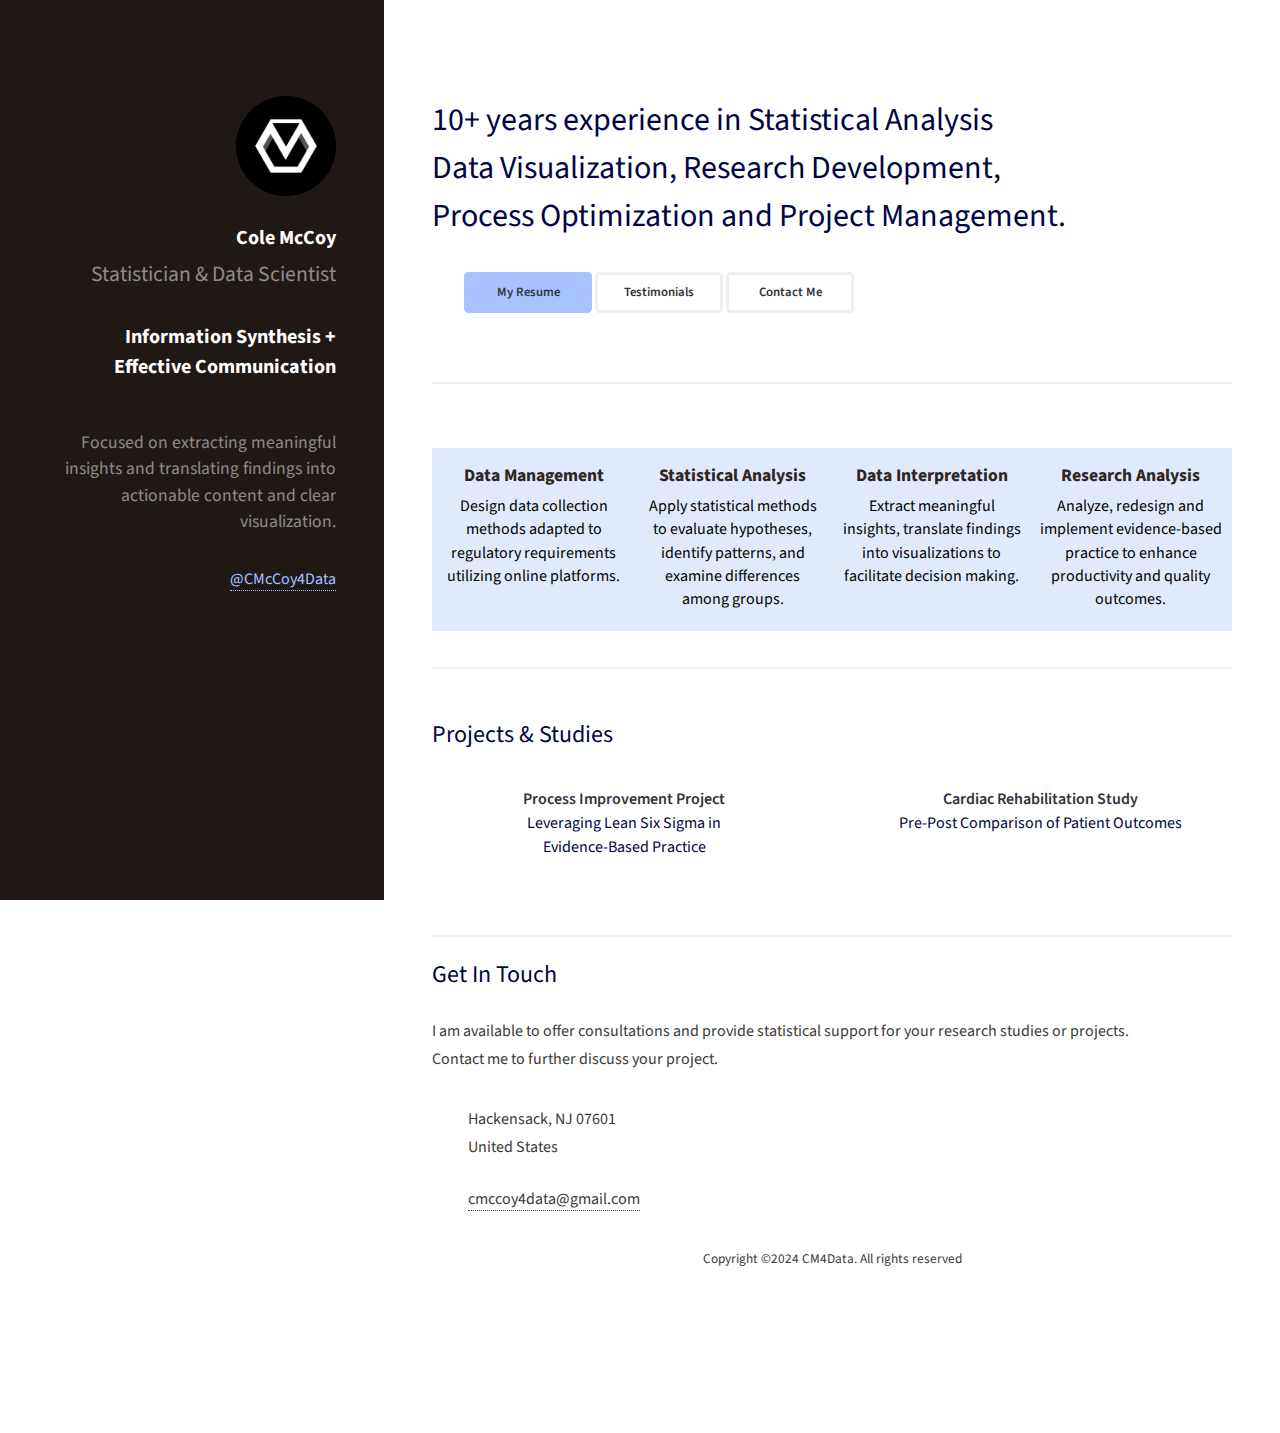
==== index.html @ 0ba9c1dc "Update index.html" ====
<!DOCTYPE HTML>
<!--
	Strata by HTML5 UP | @ajlkn
	Free for personal and commercial use under the CCA 3.0 license (html5up.net/license)
-->
<html>
	<head>
		<title>CMcCoy4Data</title>
		<meta charset="utf-8" />
		<meta name="viewport" content="width=device-width, initial-scale=1, user-scalable=no" />
		<link rel="stylesheet" href="assets/css/main.css" />
	</head>
	<body class="is-preload">

		<!-- Header: SIDEBAR  -->
			<header id="header">
				<div class="inner">
					<a href="#" class="image avatar"><img src="images/Logo/2.png" alt="" /></a>
					<h1 class="header--name">Cole McCoy</h1>
					<h2 class="header--title">Statistician & Data Scientist</h2>
					<br>
					<h3 class="header--description">Information Synthesis + Effective Communication</h3>
					<br>
					<h4 class="header--objective">Focused on extracting meaningful insights and translating findings into actionable content and clear visualization.</h4>
					<br>
					<a href="mailto:cmccoy4data@gmail.com">@CMcCoy4Data</a>
					<br>
				</div>
			</header>
			<button class="back-to-top hidden">
				<svg
				  xmlns="http://www.w3.org/2000/svg"
				  class="back-to-top-icon"
				  fill="none"
				  viewBox="0 0 24 24"
				  stroke="currentColor"
				>
				  <path
					stroke-linecap="round"
					stroke-linejoin="round"
					stroke-width="2"
					d="M7 11l5-5m0 0l5 5m-5-5v12"
				  />
				</svg>
			</button>
		<!-- Main PAGE -->
			<div id="main">

				<!-- One -->
					<section id="one">
						<header class="major">
							<h2>10+ years experience in Statistical Analysis 
								<br />Data Visualization, Research Development, 
								<br />Process Optimization and Project Management.</h2>
							<div class="row" style="margin-left: 0; text-align: center;">
									<div class="col-10.5 col-16-xsmall work-item" style="margin-bottom: 5px">
										<div class="actions">
											<a href="Resume.html" class="button primary small"><strong>My Resume</strong></a>
											<a href="Testimonials.html" class="button  small"><strong>Testimonials</strong></a>
											<a href="Contact.html" class="button  small"><strong>Contact Me</strong></a>

										</div>
									</div>
									<div class="col-5.5 col-16-xsmall work-item" style="margin-bottom: 5px">
										<ul class="icons" style="padding-top: 8px;font-size: 20px;margin-bottom: 0px;height: 40px;">
											<li><a href="https://www.linkedin.com/in/cvmccoy/" target="_blank" class="icon brands alt fa-linkedin"><span class="label">linkedin</span></a></li>
											<li><a href="https://github.com/CM4Data" target="_blank" class="icon brands fa-github"><span target="_blank" class="label">GitHub</span></a></li>
											<li><a href="https://www.researchgate.net/profile/Cole-Mccoy" target="_blank" class="icon brands fa-researchgate"><span class="label">researchgate</span></a></li>
											<li><a href="mailto:cmccoy4data@gmail.com" target="_blank" class="icon solid fa-envelope"><span class="label">Email</span></a></li>
										</ul>
									</div>
							</div>
						</header>
					</section>
					<section>
						<div class="box alt">
							<div class="colored-text">
								<div class="row gtr-50 gtr-uniform">
									<div class="col-3 col-12-xsmall work-item" style="margin-bottom: 10px;">
										<h4 style="text-align: center; line-height: 2.0;"><strong>Data Management</strong></h4>
										<p style="text-align: center; line-height: 1.45; font-size: 12pt;">
											Design data collection methods adapted to regulatory requirements utilizing online platforms.
										</p>
									</div>
									<div class="col-3 col-12-xsmall work-item" style="margin-bottom: 10px;">
										<h4 style="text-align: center; line-height: 2.0;"><strong>Statistical Analysis</strong></h4>
										<p style="text-align: center; line-height: 1.45; font-size: 12pt;">
											Apply statistical methods to evaluate hypotheses, identify patterns, and examine differences among groups.
										</p>
									</div>
									<div class="col-3 col-12-xsmall work-item" style="margin-bottom: 10px;">
										<h4 style="text-align: center; line-height: 2.0;"><strong>Data Interpretation</strong></h4>
										<p style="text-align: center; line-height: 1.45; font-size: 12pt;">
											Extract meaningful insights, translate findings into visualizations to facilitate decision making.
										</p>
									</div>
									<div class="col-3 col-12-xsmall work-item" style="margin-bottom: 10px;">
										<h4 style="text-align: center; line-height: 2.0;"><strong>Research Analysis</strong></h4>
										<p style="text-align: center; line-height: 1.45; font-size: 12pt;">
											Analyze, redesign and implement evidence-based practice to enhance productivity and quality outcomes.
										</p>
									</div>
								</div>
							</div>
						</div>
					</section>

				<!-- Two -->
					<section  style="margin-top: 36px; padding-top: 48px;">
						<h2>Projects & Studies</h2>
						<div class="row">
							<article class="col-6 col-12-xsmall work-item">
								<a href="LSS.html">
									<span class="image fit thumb1" style="margin-bottom: 10px;"><img src="images/HomePg/LSS.jpg" alt="" /></span>
									<p style="text-align: center; font-size: 12pt;"><strong>Process Improvement Project</strong></p>
									<h3 style= "text-align: center; line-height: 1.5;">Leveraging Lean Six Sigma in <br />Evidence-Based Practice</h3>
								</a>
							</article>
							<article class="col-6 col-12-xsmall work-item">
								<a href="Cardiac.html">
									<span class="image fit thumb1" style="margin-bottom: 10px;"><img src="images/HomePg/Heart2.png" alt=""></span>
									<p style="text-align: center; font-size: 12pt;"><strong>Cardiac Rehabilitation Study</strong></p>
									<h3 style= "text-align: center; line-height: 1.5;">Pre-Post Comparison of Patient Outcomes</h3>
								</a>
							</article>
							<!--
							<article class="col-6 col-12-xsmall work-item">
								<a href="images/fulls/03.jpg" class="image fit thumb1"><img src="images/thumbs/03.jpg" alt="" /></a>
								<h3>Applying Lean Six Sigma to Evidence Based Practice Projects</h3>
								<p>Lorem ipsum dolor sit amet nisl sed nullam feugiat.</p>
								<ul class="actions">
									<li><a href="1_COACH.html" class="button">Comparative Analysis: COACH Study</a></li>
								</ul>
							</article>
							<article class="col-6 col-12-xsmall work-item">
								<a href="images/fulls/04.jpg" class="image fit thumb1"><img src="images/thumbs/04.jpg" alt="" /></a>
								<h3>COVID-19 Monoclonal Antibody (mAB) Unit</h3>
								<p>Lorem ipsum dolor sit amet nisl sed nullam feugiat.</p>
							</article>
							<article class="col-6 col-12-xsmall work-item">
								<a href="images/fulls/05.jpg" class="image fit thumb1"><img src="images/thumbs/05.jpg" alt="" /></a>
								<h3>Process Optimization: Using REDCap</h3>
								<p>Lorem ipsum dolor sit amet nisl sed nullam feugiat.</p>
							</article>
							<article class="col-6 col-12-xsmall work-item">
								<a href="images/fulls/06.jpg" class="image fit thumb1"><img src="images/thumbs/06.jpg" alt="" /></a>
								<h3>Risus ornare lacinia</h3>
								<p>Lorem ipsum dolor sit amet nisl sed nullam feugiat.</p>
							</article>-->
						</div>
					</section>

				<!-- Three -->
				<section id="three" style="margin-top: 36px; padding-top: 20px;">
					<h2>Get In Touch</h2>
						<p>I am available to offer consultations and provide statistical support for your research studies or projects. <br />Contact me to further discuss your project.</p>
						<div class="row">
							<div class="col-4 col-12-small">
								<ul class="labeled-icons">
									<li>
										<h3 class="icon solid fa-home"><span class="label">Address</span></h3>
										Hackensack, NJ 07601<br />
										United States
									</li>
									<!--<li>
										<h3 class="icon solid fa-mobile-alt"><span class="label">Phone</span></h3>
										000-000-0000
									</li> -->
									<li>
										<h3 class="icon solid fa-envelope"><span class="label">Email</span></h3>
										<a href="#">cmccoy4data@gmail.com</a>
									</li>
								</ul>
							</div>
						</div>
					</section>
					<p style="text-align: center; font-size: 10pt;">Copyright &copy;2024 CM4Data. All rights reserved</p>

			</div>

		<!-- Footer -->
			<footer id="footer">
				<div class="inner">
					<ul class="icons">
						<li><a href="https://www.linkedin.com/in/cvmccoy/" target="_blank" class="icon brands alt fa-linkedin"><span class="label">linkedin</span></a></li>
						<li><a href="https://github.com/CM4Data" target="_blank" class="icon brands fa-github"><span target="_blank" class="label">GitHub</span></a></li>
						<li><a href="https://www.researchgate.net/profile/Cole-Mccoy" target="_blank" class="icon brands fa-researchgate"><span class="label">researchgate</span></a></li>
						<li><a href="mailto:cmccoy4data@gmail.com" target="_blank" class="icon solid fa-envelope"><span class="label">Email</span></a></li>
					</ul>
					<ul class="copyright">
						<li>&copy;2024 CM4Data</li>
					</ul>
				</div>
			</footer>

		<!-- Scripts -->
			<script src="assets/js/jquery.min.js"></script>
			<script src="assets/js/jquery.poptrox.min.js"></script>
			<script src="assets/js/browser.min.js"></script>
			<script src="assets/js/breakpoints.min.js"></script>
			<script src="assets/js/util.js"></script>
			<script src="assets/js/main.js"></script>

	</body>
</html>
---- assets/css/main.css ----
@import url("fontawesome-all.min.css");
@import url("https://fonts.googleapis.com/css?family=Source+Sans+Pro:400,400italic");

/*
	Strata by HTML5 UP
	html5up.net | @ajlkn
	Free for personal and commercial use under the CCA 3.0 license (html5up.net/license)
*/

html, body, div, span, applet, object,
iframe, h1, h2, h3, h4, h5, h6, p, blockquote,
pre, a, abbr, acronym, address, big, cite,
code, del, dfn, em, img, ins, kbd, q, s, samp,
small, strike, strong, sub, sup, tt, var, b,
u, i, center, dl, dt, dd, ol, ul, li, fieldset,
form, label, legend, table, caption, tbody,
tfoot, thead, tr, th, td, article, aside,
canvas, details, embed, figure, figcaption,
footer, header, hgroup, menu, nav, output, ruby,
section, summary, time, mark, audio, video {
	margin: 0;
	padding: 0;
	border: 0;
	font-size: 100%;
	font: inherit;
	vertical-align: baseline;}

article, aside, details, figcaption, figure,
footer, header, hgroup, menu, nav, section {
	display: block;}

body {
	line-height: 1;
}

ol, ul {
	list-style: none;
}

blockquote, q {
	quotes: none;
}

	blockquote:before, blockquote:after, q:before, q:after {
		content: '';
		content: none;
	}

table {
	border-collapse: collapse;
	border-spacing: 0;
}

body {
	-webkit-text-size-adjust: none;
}

mark {
	background-color: transparent;
	color: inherit;
}

input::-moz-focus-inner {
	border: 0;
	padding: 0;
}

input, select, textarea {
	-moz-appearance: none;
	-webkit-appearance: none;
	-ms-appearance: none;
	appearance: none;
}

/* Basic */

	html {
		box-sizing: border-box;
	}

	*, *:before, *:after {
		box-sizing: inherit;
	}

	body {
		background: #fff;
	}

		body.is-preload *, body.is-preload *:before, body.is-preload *:after {
			-moz-animation: none !important;
			-webkit-animation: none !important;
			-ms-animation: none !important;
			animation: none !important;
			-moz-transition: none !important;
			-webkit-transition: none !important;
			-ms-transition: none !important;
			transition: none !important;
		}

	body, input, select, textarea {
		color: #3a3a3a;
		font-family: "Source Sans Pro", Helvetica, sans-serif;
		font-size: 16pt;
		font-weight: 400;
		line-height: 1.75em;
	}

	a {
		-moz-transition: color 0.2s ease-in-out, border-color 0.2s ease-in-out;
		-webkit-transition: color 0.2s ease-in-out, border-color 0.2s ease-in-out;
		-ms-transition: color 0.2s ease-in-out, border-color 0.2s ease-in-out;
		transition: color 0.2s ease-in-out, border-color 0.2s ease-in-out;
		border-bottom: dotted 1px;
		color: #a7c3ff;
		text-decoration: none;
	}

		a:hover {
			border-bottom-color: transparent;
			color: #a7c3ff !important;
			text-decoration: none;
		}

	strong, b {
		color: #33333a;
		font-weight: 600;
	}

	em, i {
		font-style: italic;
	}

	p {
		margin: 0 0 2em 0;
	}

	h1, h2, h3, h4, h5, h6 {
		color: #000544;
		font-weight: 400;
		line-height: 1em;
		margin: 0 0 1em 0;
	}

		h1 a, h2 a, h3 a, h4 a, h5 a, h6 a {
			color: inherit;
			text-decoration: none;
		}

	h1 {
		font-size: 2em;
		line-height: 1.5em;
	}

	h2 {
		font-size: 1.5em;
		line-height: 1.5em;
	}

	h3 {
		font-size: 1.25em;
		line-height: 1.5em;
	}

	h4 {
		font-size: 1.1em;
		line-height: 1.5em;
		margin-bottom: 0.1em;
	}

	h5 {
		font-size: 0.9em;
		line-height: 1.5em;
	}

	h6 {
		font-size: 0.7em;
		line-height: 1.5em;
	}

	sub {
		font-size: 0.8em;
		position: relative;
		top: 0.5em;
	}

	sup {
		font-size: 0.8em;
		position: relative;
		top: -0.5em;
	}

	hr {
		display: block;
		position: relative;
		padding: 0;
		margin: 0px auto;
		height: 0;
		width: 100%;
		max-height: 0;
		font-size: 1px;
		line-height: 0;
		clear: both;
		border: none;
		/*border-top: 1px solid #efefef;*/
		border-bottom: 0px none #ffffff00;
		/* margin: 2em 0; */
	}

		hr.major {
			margin: 3em 0;
		}

	blockquote {
		border-left: solid 6px #efefef;
		font-style: italic;
		margin: 0 0 2em 0;
		padding: 0.5em 0 0.5em 1.5em;
	}

	code {
		background: #f7f7f7;
		border-radius: 0.35em;
		border: solid 2px #efefef;
		font-family: "Courier New", monospace;
		font-size: 0.9em;
		margin: 0 0.25em;
		padding: 0.25em 0.65em;
	}

	pre {
		-webkit-overflow-scrolling: touch;
		font-family: "Courier New", monospace;
		font-size: 0.9em;
		margin: 0 0 2em 0;
	}

		pre code {
			display: block;
			line-height: 1.75em;
			padding: 1em 1.5em;
			overflow-x: auto;
		}

	.align-left {
		text-align: left;
	}

	.align-center {
		text-align: center;
	}

	.align-right {
		text-align: right;
	}

	div.a {
		width: 16.66667%;
		text-align: center;
		outline: 1px solid #a7c3ff;
	}

	.colored-text{
		background-color: #e1eafc;
		padding: 10px;
		padding-bottom: 10px;
		margin-bottom: 20px;
		color: #000000;
		line-height: 1.5em;
	}
		.colored-text p {
			color:black;
			margin: 0.5em 0.5em 0.5em 0.5em;
			font-size: 1em;
		}
		.colored-text ul {
			color:black;
			margin: 0.5em 0.5em 0.5em 0.5em;
			padding-left: 2em;
			font-size: 1em;
			list-style: disc;
		}
		.colored-text strong, b {
			color: #302621;
			font-weight: 750;
		}
		.colored-text img {
			width: 40px;
			height: 40px;
			float: left;
			margin-left: -7px;
			vertical-align: middle;
			/*margin: 0 1.5em 1em 0;
			top: 0.25em;*/
		}






/* Container */

	.container {
		margin: 0 auto;
		max-width: calc(100% - 4em);
		width: 100%;
	}

		.container.xsmall {
			width: 25%;
		}

		.container.small {
			width: 50%;
		}

		.container.medium {
			width: 75%;
		}

		.container.large {
			width: 125%;
		}

		.container.xlarge {
			width: 150%;
		}

		.container.max {
			width: 100%;
		}

		@media screen and (max-width: 980px) {

			.container {
				width: 100% !important;
				max-width: 100% !important;
			}

		}

		@media screen and (max-width: 480px) {

			.container {
				max-width: calc(100% - 3em);
			}

		}

/* Row */

	.row {
		display: flex;
		flex-wrap: wrap;
		box-sizing: border-box;
		align-items: stretch;
	}

		.row > * {
			box-sizing: border-box;
		}

		.row.gtr-uniform > * > :last-child {
			margin-bottom: 0;
		}

		.row.aln-left {
			justify-content: flex-start;
		}

		.row.aln-center {
			justify-content: center;
		}

		.row.aln-right {
			justify-content: flex-end;
		}

		.row.aln-top {
			align-items: flex-start;
		}

		.row.aln-middle {
			align-items: center;
		}

		.row.aln-bottom {
			align-items: flex-end;
		}

		.row > .imp {
			order: -1;
		}

		.row > .col-1 {
			width: 8.33333%;
		}

		.row > .off-1 {
			margin-left: 8.33333%;
		}

		.row > .col-2 {
			width: 16.66667%;
		}

		.row > .off-2 {
			margin-left: 16.66667%;
		}

		.row > .col-3 {
			width: 25%;
		}

		.row > .off-3 {
			margin-left: 25%;
		}

		.row > .col-4 {
			width: 33.33333%;
		}

		.row > .off-4 {
			margin-left: 33.33333%;
		}

		.row > .col-5 {
			width: 41.66667%;
		}

		.row > .off-5 {
			margin-left: 41.66667%;
		}

		.row > .col-6 {
			width: 50%;
		}

		.row > .off-6 {
			margin-left: 50%;
		}

		.row > .col-7 {
			width: 58.33333%;
		}

		.row > .off-7 {
			margin-left: 58.33333%;
		}

		.row > .col-8 {
			width: 66.66667%;
		}

		.row > .off-8 {
			margin-left: 66.66667%;
		}

		.row > .col-9 {
			width: 75%;
		}

		.row > .off-9 {
			margin-left: 75%;
		}

		.row > .col-10 {
			width: 83.33333%;
		}

		.row > .off-10 {
			margin-left: 83.33333%;
		}

		.row > .col-11 {
			width: 91.66667%;
		}

		.row > .off-11 {
			margin-left: 91.66667%;
		}

		.row > .col-12 {
			width: 100%;
		}

		.row > .off-12 {
			margin-left: 100%;
		}

		.row.gtr-0 {
			margin-top: 0;
			margin-left: 0em;
		}

			.row.gtr-0 > * {
				padding: 0 0 0 0em;
			}

			.row.gtr-0.gtr-uniform {
				margin-top: 0em;
			}

				.row.gtr-0.gtr-uniform > * {
					padding-top: 0em;
				}

		.row.gtr-25 {
			margin-top: 0;
			margin-left: -0.625em;
		}

			.row.gtr-25 > * {
				padding: 0 0 0 0.625em;
			}

			.row.gtr-25.gtr-uniform {
				margin-top: -0.625em;
			}

				.row.gtr-25.gtr-uniform > * {
					padding-top: 0.625em;
				}

		.row.gtr-50 {
			margin-top: 0;
			margin-left: -1.25em;
		}

			.row.gtr-50 > * {
				padding: 0 0 0 1.25em;
			}

			.row.gtr-50.gtr-uniform {
				margin-top: -1.25em;
			}

				.row.gtr-50.gtr-uniform > * {
					padding-top: 1.25em;
				}

		.row {
			margin-top: 0;
			margin-left: -2.5em;
		}

			.row > * {
				padding: 0 0 0 2.5em;
			}

			.row.gtr-uniform {
				margin-top: -2.5em;
			}

				.row.gtr-uniform > * {
					padding-top: 2.5em;
				}

		.row.gtr-150 {
			margin-top: 0;
			margin-left: -3.75em;
		}

			.row.gtr-150 > * {
				padding: 0 0 0 3.75em;
			}

			.row.gtr-150.gtr-uniform {
				margin-top: -3.75em;
			}

				.row.gtr-150.gtr-uniform > * {
					padding-top: 3.75em;
				}

		.row.gtr-200 {
			margin-top: 0;
			margin-left: -5em;
		}

			.row.gtr-200 > * {
				padding: 0 0 0 5em;
			}

			.row.gtr-200.gtr-uniform {
				margin-top: -5em;
			}

				.row.gtr-200.gtr-uniform > * {
					padding-top: 5em;
				}

		@media screen and (max-width: 1800px) {

			.row {
				display: flex;
				flex-wrap: wrap;
				box-sizing: border-box;
				align-items: stretch;
			}

				.row > * {
					box-sizing: border-box;
				}

				.row.gtr-uniform > * > :last-child {
					margin-bottom: 0;
				}

				.row.aln-left {
					justify-content: flex-start;
				}

				.row.aln-center {
					justify-content: center;
				}

				.row.aln-right {
					justify-content: flex-end;
				}

				.row.aln-top {
					align-items: flex-start;
				}

				.row.aln-middle {
					align-items: center;
				}

				.row.aln-bottom {
					align-items: flex-end;
				}

				.row > .imp-xlarge {
					order: -1;
				}

				.row > .col-1-xlarge {
					width: 8.33333%;
				}

				.row > .off-1-xlarge {
					margin-left: 8.33333%;
				}

				.row > .col-2-xlarge {
					width: 16.66667%;
				}

				.row > .off-2-xlarge {
					margin-left: 16.66667%;
				}

				.row > .col-3-xlarge {
					width: 25%;
				}

				.row > .off-3-xlarge {
					margin-left: 25%;
				}

				.row > .col-4-xlarge {
					width: 33.33333%;
				}

				.row > .off-4-xlarge {
					margin-left: 33.33333%;
				}

				.row > .col-5-xlarge {
					width: 41.66667%;
				}

				.row > .off-5-xlarge {
					margin-left: 41.66667%;
				}

				.row > .col-6-xlarge {
					width: 50%;
				}

				.row > .off-6-xlarge {
					margin-left: 50%;
				}

				.row > .col-7-xlarge {
					width: 58.33333%;
				}

				.row > .off-7-xlarge {
					margin-left: 58.33333%;
				}

				.row > .col-8-xlarge {
					width: 66.66667%;
				}

				.row > .off-8-xlarge {
					margin-left: 66.66667%;
				}

				.row > .col-9-xlarge {
					width: 75%;
				}

				.row > .off-9-xlarge {
					margin-left: 75%;
				}

				.row > .col-10-xlarge {
					width: 83.33333%;
				}

				.row > .off-10-xlarge {
					margin-left: 83.33333%;
				}

				.row > .col-11-xlarge {
					width: 91.66667%;
				}

				.row > .off-11-xlarge {
					margin-left: 91.66667%;
				}

				.row > .col-12-xlarge {
					width: 100%;
				}

				.row > .off-12-xlarge {
					margin-left: 100%;
				}

				.row.gtr-0 {
					margin-top: 0;
					margin-left: 0em;
				}

					.row.gtr-0 > * {
						padding: 0 0 0 0em;
					}

					.row.gtr-0.gtr-uniform {
						margin-top: 0em;
					}

						.row.gtr-0.gtr-uniform > * {
							padding-top: 0em;
						}

				.row.gtr-25 {
					margin-top: 0;
					margin-left: -0.625em;
				}

					.row.gtr-25 > * {
						padding: 0 0 0 0.625em;
					}

					.row.gtr-25.gtr-uniform {
						margin-top: -0.625em;
					}

						.row.gtr-25.gtr-uniform > * {
							padding-top: 0.625em;
						}

				.row.gtr-50 {
					margin-top: 0;
					margin-left: -1.25em;
				}

					.row.gtr-50 > * {
						padding: 0 0 0 1.25em;
					}

					.row.gtr-50.gtr-uniform {
						margin-top: -1.25em;
					}

						.row.gtr-50.gtr-uniform > * {
							padding-top: 1.25em;
						}

				.row {
					margin-top: 0;
					margin-left: -2.5em;
				}

					.row > * {
						padding: 0 0 0 2.5em;
					}

					.row.gtr-uniform {
						margin-top: -2.5em;
					}

						.row.gtr-uniform > * {
							padding-top: 2.5em;
						}

				.row.gtr-150 {
					margin-top: 0;
					margin-left: -3.75em;
				}

					.row.gtr-150 > * {
						padding: 0 0 0 3.75em;
					}

					.row.gtr-150.gtr-uniform {
						margin-top: -3.75em;
					}

						.row.gtr-150.gtr-uniform > * {
							padding-top: 3.75em;
						}

				.row.gtr-200 {
					margin-top: 0;
					margin-left: -5em;
				}

					.row.gtr-200 > * {
						padding: 0 0 0 5em;
					}

					.row.gtr-200.gtr-uniform {
						margin-top: -5em;
					}

						.row.gtr-200.gtr-uniform > * {
							padding-top: 5em;
						}

		}

		@media screen and (max-width: 1280px) {

			.row {
				display: flex;
				flex-wrap: wrap;
				box-sizing: border-box;
				align-items: stretch;
			}

				.row > * {
					box-sizing: border-box;
				}

				.row.gtr-uniform > * > :last-child {
					margin-bottom: 0;
				}

				.row.aln-left {
					justify-content: flex-start;
				}

				.row.aln-center {
					justify-content: center;
				}

				.row.aln-right {
					justify-content: flex-end;
				}

				.row.aln-top {
					align-items: flex-start;
				}

				.row.aln-middle {
					align-items: center;
				}

				.row.aln-bottom {
					align-items: flex-end;
				}

				.row > .imp-large {
					order: -1;
				}

				.row > .col-1-large {
					width: 8.33333%;
				}

				.row > .off-1-large {
					margin-left: 8.33333%;
				}

				.row > .col-2-large {
					width: 16.66667%;
				}

				.row > .off-2-large {
					margin-left: 16.66667%;
				}

				.row > .col-3-large {
					width: 25%;
				}

				.row > .off-3-large {
					margin-left: 25%;
				}

				.row > .col-4-large {
					width: 33.33333%;
				}

				.row > .off-4-large {
					margin-left: 33.33333%;
				}

				.row > .col-5-large {
					width: 41.66667%;
				}

				.row > .off-5-large {
					margin-left: 41.66667%;
				}

				.row > .col-6-large {
					width: 50%;
				}

				.row > .off-6-large {
					margin-left: 50%;
				}

				.row > .col-7-large {
					width: 58.33333%;
				}

				.row > .off-7-large {
					margin-left: 58.33333%;
				}

				.row > .col-8-large {
					width: 66.66667%;
				}

				.row > .off-8-large {
					margin-left: 66.66667%;
				}

				.row > .col-9-large {
					width: 75%;
				}

				.row > .off-9-large {
					margin-left: 75%;
				}

				.row > .col-10-large {
					width: 83.33333%;
				}

				.row > .off-10-large {
					margin-left: 83.33333%;
				}

				.row > .col-11-large {
					width: 91.66667%;
				}

				.row > .off-11-large {
					margin-left: 91.66667%;
				}

				.row > .col-12-large {
					width: 100%;
				}

				.row > .off-12-large {
					margin-left: 100%;
				}

				.row.gtr-0 {
					margin-top: 0;
					margin-left: 0em;
				}

					.row.gtr-0 > * {
						padding: 0 0 0 0em;
					}

					.row.gtr-0.gtr-uniform {
						margin-top: 0em;
					}

						.row.gtr-0.gtr-uniform > * {
							padding-top: 0em;
						}

				.row.gtr-25 {
					margin-top: 0;
					margin-left: -0.5em;
				}

					.row.gtr-25 > * {
						padding: 0 0 0 0.5em;
					}

					.row.gtr-25.gtr-uniform {
						margin-top: -0.5em;
					}

						.row.gtr-25.gtr-uniform > * {
							padding-top: 0.5em;
						}

				.row.gtr-50 {
					margin-top: 0;
					margin-left: -1em;
				}

					.row.gtr-50 > * {
						padding: 0 0 0 1em;
					}

					.row.gtr-50.gtr-uniform {
						margin-top: -1em;
					}

						.row.gtr-50.gtr-uniform > * {
							padding-top: 1em;
						}

				.row {
					margin-top: 0;
					margin-left: -2em;
				}

					.row > * {
						padding: 0 0 0 2em;
					}

					.row.gtr-uniform {
						margin-top: -2em;
					}

						.row.gtr-uniform > * {
							padding-top: 2em;
						}

				.row.gtr-150 {
					margin-top: 0;
					margin-left: -3em;
				}

					.row.gtr-150 > * {
						padding: 0 0 0 3em;
					}

					.row.gtr-150.gtr-uniform {
						margin-top: -3em;
					}

						.row.gtr-150.gtr-uniform > * {
							padding-top: 3em;
						}

				.row.gtr-200 {
					margin-top: 0;
					margin-left: -4em;
				}

					.row.gtr-200 > * {
						padding: 0 0 0 4em;
					}

					.row.gtr-200.gtr-uniform {
						margin-top: -4em;
					}

						.row.gtr-200.gtr-uniform > * {
							padding-top: 4em;
						}

		}

		@media screen and (max-width: 980px) {

			.row {
				display: flex;
				flex-wrap: wrap;
				box-sizing: border-box;
				align-items: stretch;
			}

				.row > * {
					box-sizing: border-box;
				}

				.row.gtr-uniform > * > :last-child {
					margin-bottom: 0;
				}

				.row.aln-left {
					justify-content: flex-start;
				}

				.row.aln-center {
					justify-content: center;
				}

				.row.aln-right {
					justify-content: flex-end;
				}

				.row.aln-top {
					align-items: flex-start;
				}

				.row.aln-middle {
					align-items: center;
				}

				.row.aln-bottom {
					align-items: flex-end;
				}

				.row > .imp-medium {
					order: -1;
				}

				.row > .col-1-medium {
					width: 8.33333%;
				}

				.row > .off-1-medium {
					margin-left: 8.33333%;
				}

				.row > .col-2-medium {
					width: 16.66667%;
				}

				.row > .off-2-medium {
					margin-left: 16.66667%;
				}

				.row > .col-3-medium {
					width: 25%;
				}

				.row > .off-3-medium {
					margin-left: 25%;
				}

				.row > .col-4-medium {
					width: 33.33333%;
				}

				.row > .off-4-medium {
					margin-left: 33.33333%;
				}

				.row > .col-5-medium {
					width: 41.66667%;
				}

				.row > .off-5-medium {
					margin-left: 41.66667%;
				}

				.row > .col-6-medium {
					width: 50%;
				}

				.row > .off-6-medium {
					margin-left: 50%;
				}

				.row > .col-7-medium {
					width: 58.33333%;
				}

				.row > .off-7-medium {
					margin-left: 58.33333%;
				}

				.row > .col-8-medium {
					width: 66.66667%;
				}

				.row > .off-8-medium {
					margin-left: 66.66667%;
				}

				.row > .col-9-medium {
					width: 75%;
				}

				.row > .off-9-medium {
					margin-left: 75%;
				}

				.row > .col-10-medium {
					width: 83.33333%;
				}

				.row > .off-10-medium {
					margin-left: 83.33333%;
				}

				.row > .col-11-medium {
					width: 91.66667%;
				}

				.row > .off-11-medium {
					margin-left: 91.66667%;
				}

				.row > .col-12-medium {
					width: 100%;
				}

				.row > .off-12-medium {
					margin-left: 100%;
				}

				.row.gtr-0 {
					margin-top: 0;
					margin-left: 0em;
				}

					.row.gtr-0 > * {
						padding: 0 0 0 0em;
					}

					.row.gtr-0.gtr-uniform {
						margin-top: 0em;
					}

						.row.gtr-0.gtr-uniform > * {
							padding-top: 0em;
						}

				.row.gtr-25 {
					margin-top: 0;
					margin-left: -0.5em;
				}

					.row.gtr-25 > * {
						padding: 0 0 0 0.5em;
					}

					.row.gtr-25.gtr-uniform {
						margin-top: -0.5em;
					}

						.row.gtr-25.gtr-uniform > * {
							padding-top: 0.5em;
						}

				.row.gtr-50 {
					margin-top: 0;
					margin-left: -1em;
				}

					.row.gtr-50 > * {
						padding: 0 0 0 1em;
					}

					.row.gtr-50.gtr-uniform {
						margin-top: -1em;
					}

						.row.gtr-50.gtr-uniform > * {
							padding-top: 1em;
						}

				.row {
					margin-top: 0;
					margin-left: -2em;
				}

					.row > * {
						padding: 0 0 0 2em;
					}

					.row.gtr-uniform {
						margin-top: -2em;
					}

						.row.gtr-uniform > * {
							padding-top: 2em;
						}

				.row.gtr-150 {
					margin-top: 0;
					margin-left: -3em;
				}

					.row.gtr-150 > * {
						padding: 0 0 0 3em;
					}

					.row.gtr-150.gtr-uniform {
						margin-top: -3em;
					}

						.row.gtr-150.gtr-uniform > * {
							padding-top: 3em;
						}

				.row.gtr-200 {
					margin-top: 0;
					margin-left: -4em;
				}

					.row.gtr-200 > * {
						padding: 0 0 0 4em;
					}

					.row.gtr-200.gtr-uniform {
						margin-top: -4em;
					}

						.row.gtr-200.gtr-uniform > * {
							padding-top: 4em;
						}

		}

		@media screen and (max-width: 736px) {

			.row {
				display: flex;
				flex-wrap: wrap;
				box-sizing: border-box;
				align-items: stretch;
			}

				.row > * {
					box-sizing: border-box;
				}

				.row.gtr-uniform > * > :last-child {
					margin-bottom: 0;
				}

				.row.aln-left {
					justify-content: flex-start;
				}

				.row.aln-center {
					justify-content: center;
				}

				.row.aln-right {
					justify-content: flex-end;
				}

				.row.aln-top {
					align-items: flex-start;
				}

				.row.aln-middle {
					align-items: center;
				}

				.row.aln-bottom {
					align-items: flex-end;
				}

				.row > .imp-small {
					order: -1;
				}

				.row > .col-1-small {
					width: 8.33333%;
				}

				.row > .off-1-small {
					margin-left: 8.33333%;
				}

				.row > .col-2-small {
					width: 16.66667%;
				}

				.row > .off-2-small {
					margin-left: 16.66667%;
				}

				.row > .col-3-small {
					width: 25%;
				}

				.row > .off-3-small {
					margin-left: 25%;
				}

				.row > .col-4-small {
					width: 33.33333%;
				}

				.row > .off-4-small {
					margin-left: 33.33333%;
				}

				.row > .col-5-small {
					width: 41.66667%;
				}

				.row > .off-5-small {
					margin-left: 41.66667%;
				}

				.row > .col-6-small {
					width: 50%;
				}

				.row > .off-6-small {
					margin-left: 50%;
				}

				.row > .col-7-small {
					width: 58.33333%;
				}

				.row > .off-7-small {
					margin-left: 58.33333%;
				}

				.row > .col-8-small {
					width: 66.66667%;
				}

				.row > .off-8-small {
					margin-left: 66.66667%;
				}

				.row > .col-9-small {
					width: 75%;
				}

				.row > .off-9-small {
					margin-left: 75%;
				}

				.row > .col-10-small {
					width: 83.33333%;
				}

				.row > .off-10-small {
					margin-left: 83.33333%;
				}

				.row > .col-11-small {
					width: 91.66667%;
				}

				.row > .off-11-small {
					margin-left: 91.66667%;
				}

				.row > .col-12-small {
					width: 100%;
				}

				.row > .off-12-small {
					margin-left: 100%;
				}

				.row.gtr-0 {
					margin-top: 0;
					margin-left: 0em;
				}

					.row.gtr-0 > * {
						padding: 0 0 0 0em;
					}

					.row.gtr-0.gtr-uniform {
						margin-top: 0em;
					}

						.row.gtr-0.gtr-uniform > * {
							padding-top: 0em;
						}

				.row.gtr-25 {
					margin-top: 0;
					margin-left: -0.375em;
				}

					.row.gtr-25 > * {
						padding: 0 0 0 0.375em;
					}

					.row.gtr-25.gtr-uniform {
						margin-top: -0.375em;
					}

						.row.gtr-25.gtr-uniform > * {
							padding-top: 0.375em;
						}

				.row.gtr-50 {
					margin-top: 0;
					margin-left: -0.75em;
				}

					.row.gtr-50 > * {
						padding: 0 0 0 0.75em;
					}

					.row.gtr-50.gtr-uniform {
						margin-top: -0.75em;
					}

						.row.gtr-50.gtr-uniform > * {
							padding-top: 0.75em;
						}

				.row {
					margin-top: 0;
					margin-left: -1.5em;
				}

					.row > * {
						padding: 0 0 0 1.5em;
					}

					.row.gtr-uniform {
						margin-top: -1.5em;
					}

						.row.gtr-uniform > * {
							padding-top: 1.5em;
						}

				.row.gtr-150 {
					margin-top: 0;
					margin-left: -2.25em;
				}

					.row.gtr-150 > * {
						padding: 0 0 0 2.25em;
					}

					.row.gtr-150.gtr-uniform {
						margin-top: -2.25em;
					}

						.row.gtr-150.gtr-uniform > * {
							padding-top: 2.25em;
						}

				.row.gtr-200 {
					margin-top: 0;
					margin-left: -3em;
				}

					.row.gtr-200 > * {
						padding: 0 0 0 3em;
					}

					.row.gtr-200.gtr-uniform {
						margin-top: -3em;
					}

						.row.gtr-200.gtr-uniform > * {
							padding-top: 3em;
						}

		}

		@media screen and (max-width: 480px) {

			.row {
				display: flex;
				flex-wrap: wrap;
				box-sizing: border-box;
				align-items: stretch;
			}

				.row > * {
					box-sizing: border-box;
				}

				.row.gtr-uniform > * > :last-child {
					margin-bottom: 0;
				}

				.row.aln-left {
					justify-content: flex-start;
				}

				.row.aln-center {
					justify-content: center;
				}

				.row.aln-right {
					justify-content: flex-end;
				}

				.row.aln-top {
					align-items: flex-start;
				}

				.row.aln-middle {
					align-items: center;
				}

				.row.aln-bottom {
					align-items: flex-end;
				}

				.row > .imp-xsmall {
					order: -1;
				}

				.row > .col-1-xsmall {
					width: 8.33333%;
				}

				.row > .off-1-xsmall {
					margin-left: 8.33333%;
				}

				.row > .col-2-xsmall {
					width: 16.66667%;
				}

				.row > .off-2-xsmall {
					margin-left: 16.66667%;
				}

				.row > .col-3-xsmall {
					width: 25%;
				}

				.row > .off-3-xsmall {
					margin-left: 25%;
				}

				.row > .col-4-xsmall {
					width: 33.33333%;
				}

				.row > .off-4-xsmall {
					margin-left: 33.33333%;
				}

				.row > .col-5-xsmall {
					width: 41.66667%;
				}

				.row > .off-5-xsmall {
					margin-left: 41.66667%;
				}

				.row > .col-6-xsmall {
					width: 50%;
				}

				.row > .off-6-xsmall {
					margin-left: 50%;
				}

				.row > .col-7-xsmall {
					width: 58.33333%;
				}

				.row > .off-7-xsmall {
					margin-left: 58.33333%;
				}

				.row > .col-8-xsmall {
					width: 66.66667%;
				}

				.row > .off-8-xsmall {
					margin-left: 66.66667%;
				}

				.row > .col-9-xsmall {
					width: 75%;
				}

				.row > .off-9-xsmall {
					margin-left: 75%;
				}

				.row > .col-10-xsmall {
					width: 83.33333%;
				}

				.row > .off-10-xsmall {
					margin-left: 83.33333%;
				}

				.row > .col-11-xsmall {
					width: 91.66667%;
				}

				.row > .off-11-xsmall {
					margin-left: 91.66667%;
				}

				.row > .col-12-xsmall {
					width: 100%;
				}

				.row > .off-12-xsmall {
					margin-left: 100%;
				}

				.row.gtr-0 {
					margin-top: 0;
					margin-left: 0em;
				}

					.row.gtr-0 > * {
						padding: 0 0 0 0em;
					}

					.row.gtr-0.gtr-uniform {
						margin-top: 0em;
					}

						.row.gtr-0.gtr-uniform > * {
							padding-top: 0em;
						}

				.row.gtr-25 {
					margin-top: 0;
					margin-left: -0.375em;
				}

					.row.gtr-25 > * {
						padding: 0 0 0 0.375em;
					}

					.row.gtr-25.gtr-uniform {
						margin-top: -0.375em;
					}

						.row.gtr-25.gtr-uniform > * {
							padding-top: 0.375em;
						}

				.row.gtr-50 {
					margin-top: 0;
					margin-left: -0.75em;
				}

					.row.gtr-50 > * {
						padding: 0 0 0 0.75em;
					}

					.row.gtr-50.gtr-uniform {
						margin-top: -0.75em;
					}

						.row.gtr-50.gtr-uniform > * {
							padding-top: 0.75em;
						}

				.row {
					margin-top: 0;
					margin-left: -1.5em;
				}

					.row > * {
						padding: 0 0 0 1.5em;
					}

					.row.gtr-uniform {
						margin-top: -1.5em;
					}

						.row.gtr-uniform > * {
							padding-top: 1.5em;
						}

				.row.gtr-150 {
					margin-top: 0;
					margin-left: -2.25em;
				}

					.row.gtr-150 > * {
						padding: 0 0 0 2.25em;
					}

					.row.gtr-150.gtr-uniform {
						margin-top: -2.25em;
					}

						.row.gtr-150.gtr-uniform > * {
							padding-top: 2.25em;
						}

				.row.gtr-200 {
					margin-top: 0;
					margin-left: -3em;
				}

					.row.gtr-200 > * {
						padding: 0 0 0 3em;
					}

					.row.gtr-200.gtr-uniform {
						margin-top: -3em;
					}

						.row.gtr-200.gtr-uniform > * {
							padding-top: 3em;
						}

		}

/* Section/Article */

	section.special, article.special {
		text-align: center;
	}

	header p {
		color: #7c7c7c;
		position: relative;
		margin: 0 0 1.5em 0;
	}

	header h2 + p {
		font-size: 1.25em;
		margin-top: -1em;
		line-height: 1.5em;
	}

	header h3 + p {
		font-size: 1.1em;
		margin-top: -0.8em;
		line-height: 1.5em;
	}

	header h4 + p,
	header h5 + p,
	header h6 + p {
		font-size: 0.9em;
		margin-top: -0.6em;
		line-height: 1.5em;
	}

	header.major h2 {
		font-size: 2em;
	}

/* Form */

	form {
		margin: 0 0 2em 0;
	}

	label {
		color: #5e5d5d;
		display: block;
		font-size: 0.9em;
		font-weight: 400;
		margin: 0 0 1em 0;
	}

	input[type="text"],
	input[type="password"],
	input[type="email"],
	select,
	textarea {
		-moz-appearance: none;
		-webkit-appearance: none;
		-ms-appearance: none;
		appearance: none;
		background: #f7f7f7;
		border-radius: 0.35em;
		border: solid 2px transparent;
		color: inherit;
		display: block;
		outline: 0;
		padding: 0 0.75em;
		text-decoration: none;
		width: 100%;
	}

		input[type="text"]:invalid,
		input[type="password"]:invalid,
		input[type="email"]:invalid,
		select:invalid,
		textarea:invalid {
			box-shadow: none;
		}

		input[type="text"]:focus,
		input[type="password"]:focus,
		input[type="email"]:focus,
		select:focus,
		textarea:focus {
			border-color: #a7c3ff;
		}

	select {
		background-image: url("data:image/svg+xml;charset=utf8,%3Csvg xmlns='http://www.w3.org/2000/svg' width='40' height='40' preserveAspectRatio='none' viewBox='0 0 40 40'%3E%3Cpath d='M9.4,12.3l10.4,10.4l10.4-10.4c0.2-0.2,0.5-0.4,0.9-0.4c0.3,0,0.6,0.1,0.9,0.4l3.3,3.3c0.2,0.2,0.4,0.5,0.4,0.9 c0,0.4-0.1,0.6-0.4,0.9L20.7,31.9c-0.2,0.2-0.5,0.4-0.9,0.4c-0.3,0-0.6-0.1-0.9-0.4L4.3,17.3c-0.2-0.2-0.4-0.5-0.4-0.9 c0-0.4,0.1-0.6,0.4-0.9l3.3-3.3c0.2-0.2,0.5-0.4,0.9-0.4S9.1,12.1,9.4,12.3z' fill='%23dfdfdf' /%3E%3C/svg%3E");
		background-size: 1.25rem;
		background-repeat: no-repeat;
		background-position: calc(100% - 1rem) center;
		height: 2.75em;
		padding-right: 2.75em;
		text-overflow: ellipsis;
	}

		select option {
			color: #787878;
			background: #fff;
		}

		select:focus::-ms-value {
			background-color: transparent;
		}

		select::-ms-expand {
			display: none;
		}

	input[type="text"],
	input[type="password"],
	input[type="email"],
	select {
		height: 2.75em;
	}

	textarea {
		padding: 0.75em;
	}

	input[type="checkbox"],
	input[type="radio"] {
		-moz-appearance: none;
		-webkit-appearance: none;
		-ms-appearance: none;
		appearance: none;
		display: block;
		float: left;
		margin-right: -2em;
		opacity: 0;
		width: 1em;
		z-index: -1;
	}

		input[type="checkbox"] + label,
		input[type="radio"] + label {
			text-decoration: none;
			color: #a2a2a2;
			cursor: pointer;
			display: inline-block;
			font-size: 1em;
			font-weight: 400;
			padding-left: 2.4em;
			padding-right: 0.75em;
			position: relative;
		}

			input[type="checkbox"] + label:before,
			input[type="radio"] + label:before {
				-moz-osx-font-smoothing: grayscale;
				-webkit-font-smoothing: antialiased;
				display: inline-block;
				font-style: normal;
				font-variant: normal;
				text-rendering: auto;
				line-height: 1;
				text-transform: none !important;
				font-family: 'Font Awesome 5 Free';
				font-weight: 900;
			}

			input[type="checkbox"] + label:before,
			input[type="radio"] + label:before {
				background: #f7f7f7;
				border-radius: 0.35em;
				border: solid 2px transparent;
				content: '';
				display: inline-block;
				font-size: 0.8em;
				height: 2.0625em;
				left: 0;
				line-height: 1.85625em;
				position: absolute;
				text-align: center;
				top: 0;
				width: 2.0625em;
			}

		input[type="checkbox"]:checked + label:before,
		input[type="radio"]:checked + label:before {
			background: #787878;
			border-color: #787878;
			color: #fff;
			content: '\f00c';
		}

		input[type="checkbox"]:focus + label:before,
		input[type="radio"]:focus + label:before {
			border-color: #a7c3ff;
		}

	input[type="checkbox"] + label:before {
		border-radius: 0.35em;
	}

	input[type="radio"] + label:before {
		border-radius: 100%;
	}

	::-webkit-input-placeholder {
		color: #b2b2b2 !important;
		opacity: 1.0;
	}

	:-moz-placeholder {
		color: #b2b2b2 !important;
		opacity: 1.0;
	}

	::-moz-placeholder {
		color: #b2b2b2 !important;
		opacity: 1.0;
	}

	:-ms-input-placeholder {
		color: #b2b2b2 !important;
		opacity: 1.0;
	}

/* Box */

	.box {
		border-radius: 0.35em;
		border: solid 2px #efefef;
		margin-bottom: 2em;
		padding: 1.5em;
	}

		.box > :last-child,
		.box > :last-child > :last-child,
		.box > :last-child > :last-child > :last-child {
			margin-bottom: 0;
		}

		.box.alt {
			border: 0;
			border-radius: 0;
			padding: 0;
		}

/* Icon */

	.icon {
		text-decoration: none;
		border-bottom: none;
		position: relative;
	}

		.icon:before {
			-moz-osx-font-smoothing: grayscale;
			-webkit-font-smoothing: antialiased;
			display: inline-block;
			font-style: normal;
			font-variant: normal;
			text-rendering: auto;
			line-height: 1;
			text-transform: none !important;
			font-family: 'Font Awesome 5 Free';
			font-weight: 400;
		}

		.icon > .label {
			display: none;
		}

		.icon:before {
			line-height: inherit;
		}

		.icon.solid:before {
			font-weight: 900;
		}

		.icon.brands:before {
			font-family: 'Font Awesome 5 Brands';
		}

/* Image */

	.image {
		border-radius: 0.35em;
		border: 0;
		display: inline-block;
		z-index: 0;
		position: relative;
	}

		.image:before {
			-moz-transition: opacity 0.2s ease-in-out;
			-webkit-transition: opacity 0.2s ease-in-out;
			-ms-transition: opacity 0.2s ease-in-out;
			transition: opacity 0.2s ease-in-out;
			background: url("images/overlay.png");
			border-radius: 0.35em;
			content: '';
			display: block;
			height: 100%;
			left: 0;
			opacity: 0.1;
			position: absolute;
			top: 0;
			width: 100%;
		}

		.image.thumb {
			text-align: center;
		}

			.image.thumb:after {
				-moz-transition: opacity 0.2s ease-in-out;
				-webkit-transition: opacity 0.2s ease-in-out;
				-ms-transition: opacity 0.2s ease-in-out;
				transition: opacity 0.2s ease-in-out;
				border-radius: 0.35em;
				border: solid 3px rgba(255, 255, 255, 0.5);
				color: #fff;
				content: 'Click to Expand';
				display: inline-block;
				font-size: 0.8em;
				font-weight: 400;
				left: 45%;
				line-height: 2.25em;
				margin: -1.25em 0 0 -3em;
				opacity: 0;
				padding: 0 1.5em;
				position: absolute;
				text-align: center;
				text-decoration: none;
				top: 50%;
				white-space: nowrap;
			}

			.image.thumb:hover:after {
				opacity: 1.0;
			}

			.image.thumb:hover:before {
				background: url("images/overlay.png"), url("images/overlay.png");
				opacity: 1.0;
			}
		.image.thumb1 {
			text-align: center;
		}

			.image.thumb1:after {
				-moz-transition: opacity 0.2s ease-in-out;
				-webkit-transition: opacity 0.2s ease-in-out;
				-ms-transition: opacity 0.2s ease-in-out;
				transition: opacity 0.2s ease-in-out;
				border-radius: 0.35em;
				border: solid 3px rgba(255, 255, 255, 0.5);
				color: #fff;
				content: 'Project Details';
				display: inline-block;
				font-size: 0.8em;
				font-weight: 400;
				left: 42%;
				line-height: 2.25em;
				margin: -1.25em 0 0 -3em;
				opacity: 0;
				padding: 0 1.5em;
				position: absolute;
				text-align: center;
				text-decoration: none;
				top: 50%;
				white-space: nowrap;
			}

			.image.thumb1:hover:after {
				opacity: 1.0;
			}

			.image.thumb1:hover:before {
				background: url("images/overlay.png"), url("images/overlay.png");
				opacity: 1.0;
			}
		.image img {
			border-radius: 0.35em;
			display: block;
		}

		.image.left {
			float: left;
			margin: 0 1.5em 1em 0;
			top: 0.25em;
		}

		.image.right {
			float: right;
			margin: 0 0 1em 1.5em;
			top: 0.25em;
		}

		.image.left, .image.right {
			max-width: 40%;
		}

			.image.left img, .image.right img {
				width: 100%;
			}

		.image.fit {
			display: block;
			margin: 0 0 2em 0;
			width: 100%;
		}

			.image.fit img {
				width: 100%;
			}

		.image.avatar {
			border-radius: 100%;
		}

			.image.avatar:before {
				display: none;
			}

			.image.avatar img {
				border-radius: 100%;
				width: 100%;
			}

/* List */

	ol {
		list-style: decimal;
		margin: 0 0 2em 0;
		padding-left: 1.25em;
	}

		ol li {
			padding-left: 0.25em;
		}

	ul {
		list-style: disc;
		margin: 0 0 2em 0;
		padding-left: 1.75em;
	}

		ul li {
			padding-left: 0.5em;
		}

		ul.alt {
			list-style: none;
			padding-left: 0;
		}

			ul.alt li {
				border-top: none 0px #efefef;
				padding: 0;
			}

				ul.alt li:first-child {
					border-top: 0;
					padding-top: 0;
			}

			#my-list{
				list-style: disc;
				margin: 0 0 1em 1.4em;
				border-top: 0;
				padding-left: 20;
				padding-top: 0;
				
			}

	dl {
		margin: 0 0 2em 0;
	}

/* Icons */

	ul.icons {
		cursor: default;
		list-style: none;
		padding-left: 0;
	}

		ul.icons li {
			display: inline-block;
			padding: 0 1em 0 0;
		}

			ul.icons li:last-child {
				padding-right: 0;
			}

			ul.icons li .icon:before {
				font-size: 1.5em;
			}

/* Labeled Icons */

	ul.labeled-icons {
		list-style: none;
		padding: 0;
	}

		ul.labeled-icons li {
			line-height: 1.75em;
			margin: 1.5em 0 0 0;
			padding-left: 2.25em;
			position: relative;
		}

			ul.labeled-icons li:first-child {
				margin-top: 0;
			}

			ul.labeled-icons li a {
				color: inherit;
			}

			ul.labeled-icons li h3 {
				color: #b2b2b2;
				left: 0;
				position: absolute;
				text-align: center;
				top: 0;
				width: 1em;
			}

/* Actions */

	ul.actions {
		display: -moz-flex;
		display: -webkit-flex;
		display: -ms-flex;
		display: flex;
		cursor: default;
		list-style: none;
		margin-left: -1em;
		padding-left: 0;
	}

		ul.actions li {
			padding: 0 0 0 1em;
			vertical-align: middle;
		}

		ul.actions.special {
			-moz-justify-content: center;
			-webkit-justify-content: center;
			-ms-justify-content: center;
			justify-content: center;
			width: 100%;
			margin-left: 0;
		}

			ul.actions.special li:first-child {
				padding-left: 0;
			}

		ul.actions.stacked {
			-moz-flex-direction: column;
			-webkit-flex-direction: column;
			-ms-flex-direction: column;
			flex-direction: column;
			margin-left: 0;
		}

			ul.actions.stacked li {
				padding: 1.3em 0 0 0;
			}

				ul.actions.stacked li:first-child {
					padding-top: 0;
				}

		ul.actions.fit {
			width: calc(100% + 1em);
		}

			ul.actions.fit li {
				-moz-flex-grow: 1;
				-webkit-flex-grow: 1;
				-ms-flex-grow: 1;
				flex-grow: 1;
				-moz-flex-shrink: 1;
				-webkit-flex-shrink: 1;
				-ms-flex-shrink: 1;
				flex-shrink: 1;
				width: 100%;
			}

				ul.actions.fit li > * {
					width: 100%;
				}

			ul.actions.fit.stacked {
				width: 100%;
			}

		@media screen and (max-width: 480px) {

			ul.actions:not(.fixed) {
				-moz-flex-direction: column;
				-webkit-flex-direction: column;
				-ms-flex-direction: column;
				flex-direction: column;
				margin-left: 0;
				width: 100% !important;
			}

				ul.actions:not(.fixed) li {
					-moz-flex-grow: 1;
					-webkit-flex-grow: 1;
					-ms-flex-grow: 1;
					flex-grow: 1;
					-moz-flex-shrink: 1;
					-webkit-flex-shrink: 1;
					-ms-flex-shrink: 1;
					flex-shrink: 1;
					padding: 1em 0 0 0;
					text-align: center;
					width: 100%;
				}

					ul.actions:not(.fixed) li > * {
						width: 100%;
					}

					ul.actions:not(.fixed) li:first-child {
						padding-top: 0;
					}

					ul.actions:not(.fixed) li input[type="submit"],
					ul.actions:not(.fixed) li input[type="reset"],
					ul.actions:not(.fixed) li input[type="button"],
					ul.actions:not(.fixed) li button,
					ul.actions:not(.fixed) li .button {
						width: 100%;
					}

						ul.actions:not(.fixed) li input[type="submit"].icon:before,
						ul.actions:not(.fixed) li input[type="reset"].icon:before,
						ul.actions:not(.fixed) li input[type="button"].icon:before,
						ul.actions:not(.fixed) li button.icon:before,
						ul.actions:not(.fixed) li .button.icon:before {
							margin-left: -0.5em;
						}

		}

/* Table */

	.table-wrapper {
		-webkit-overflow-scrolling: touch;
		overflow-x: auto;
	}

	table {
		margin: 0 0 2em 0;
		width: 100%;
	}

		table tbody tr {
			border: solid 1px #efefef;
			border-left: 0;
			border-right: 0;
		}

			table tbody tr:nth-child(2n + 1) {
				background-color: #f7f7f7;
			}

		table td {
			padding: 0.25em 0.25em;
			text-align: center;
			vertical-align: middle;
		}

		table th {
			color: #787878;
			font-size: 0.9em;
			font-weight: 400;
			padding: 0 0.25em 0.25em 0.25em;
			text-align: center;
			vertical-align: bottom;
		}

		table thead {
			border-bottom: solid 2px #efefef;
		}

		table tfoot {
			border-top: solid 2px #efefef;
			text-align: center;
		}

		table.alt {
			border-collapse: separate;
		}

			table.alt tbody tr td {
				border: solid 2px #efefef;
				border-left-width: 0;
				border-top-width: 0;
			}

				table.alt tbody tr td:first-child {
					border-left-width: 2px;
				}

			table.alt tbody tr:first-child td {
				border-top-width: 2px;
			}

			table.alt thead {
				border-bottom: 0;
			}

			table.alt tfoot {
				border-top: 0;
			}

/* Button */

	input[type="submit"],
	input[type="reset"],
	input[type="button"],
	.button {
		-moz-appearance: none;
		-webkit-appearance: none;
		-ms-appearance: none;
		appearance: none;
		-moz-transition: background-color 0.2s ease-in-out, color 0.2s ease-in-out, border-color 0.2s ease-in-out;
		-webkit-transition: background-color 0.2s ease-in-out, color 0.2s ease-in-out, border-color 0.2s ease-in-out;
		-ms-transition: background-color 0.2s ease-in-out, color 0.2s ease-in-out, border-color 0.2s ease-in-out;
		transition: background-color 0.2s ease-in-out, color 0.2s ease-in-out, border-color 0.2s ease-in-out;
		background-color: transparent;
		border-radius: 0.35em;
		border: solid 3px #efefef;
		color: #787878 !important;
		cursor: pointer;
		display: inline-block;
		font-weight: 400;
		height: 3.15em;
		height: calc(2.75em + 6px);
		line-height: 2.75em;
		min-width: 10em;
		z-index: 3;
		padding: 0 1.5em;
		text-align: center;
		text-decoration: none;
		white-space: nowrap;
	}

		input[type="submit"]:hover,
		input[type="reset"]:hover,
		input[type="button"]:hover,
		.button:hover {
			border-color: #a7c3ff;
			color: #a7c3ff !important;
		}

		input[type="submit"]:active,
		input[type="reset"]:active,
		input[type="button"]:active,
		.button:active {
			background-color: rgba(73, 191, 157, 0.1);
			border-color: #a7c3ff;
			color: #a7c3ff !important;
		}

		input[type="submit"].icon,
		input[type="reset"].icon,
		input[type="button"].icon,
		.button.icon {
			padding-left: 1.35em;
		}

			input[type="submit"].icon:before,
			input[type="reset"].icon:before,
			input[type="button"].icon:before,
			.button.icon:before {
				margin-right: 0.5em;
			}

		input[type="submit"].fit,
		input[type="reset"].fit,
		input[type="button"].fit,
		.button.fit {
			min-width: 0;
			width: 100%;
		}

		input[type="submit"].small,
		input[type="reset"].small,
		input[type="button"].small,
		.button.small {
			font-size: 0.8em;
		}

		input[type="submit"].large,
		input[type="reset"].large,
		input[type="button"].large,
		.button.large {
			font-size: 1.35em;
		}

		input[type="submit"].primary,
		input[type="reset"].primary,
		input[type="button"].primary,
		.button.primary {
			background-color: #a7c3ff;
			border-color: #a7c3ff;
			color: #ffffff !important;
		}

			input[type="submit"].primary:hover,
			input[type="reset"].primary:hover,
			input[type="button"].primary:hover,
			.button.primary:hover {
				background-color: #a7c3ff;
				border-color: #a7c3ff;
			}

			input[type="submit"].primary:active,
			input[type="reset"].primary:active,
			input[type="button"].primary:active,
			.button.primary:active {
				background-color: #a7c3ff;
				border-color: #a7c3ff;
			}
		.back-to-top {
			position: fixed;
			right: 2rem;
			bottom: 5rem;
			border-radius: 100%;
			background: #9ba2fd;
			padding: 0.5rem;
			border: none;
			cursor: pointer;
			opacity: 100%;
			transition: opacity 0.5s;
			z-index: 3;
			}
			.back-to-top:hover {
				opacity: 60%;
			  }
			.hidden {
				display: none;
			}
			.back-to-top-icon {
				width: 1.5rem;
				height: 1.5rem;
				color:#ffffff;
			}
		.go-home {
			position: fixed;
			right: 2rem;
			bottom: 2rem;
			border-radius: 100%;
			background: #000930e7;
			padding: 0.5rem;
			border: none;
			cursor: pointer;
			opacity: 100%;
			transition: opacity 0.5s;
			z-index: 3;
			}
			.go-home:hover {
				opacity: 60%;
				}
			.hidden {
				display: none;
			}
			.go-home-icon {
				width: 1.5rem;
				height: 1.5rem;
				color:#ffffff;
			}

		input[type="submit"].disabled, input[type="submit"]:disabled,
		input[type="reset"].disabled,
		input[type="reset"]:disabled,
		input[type="button"].disabled,
		input[type="button"]:disabled,
		.button.disabled,
		.button:disabled {
			background-color: #e7e7e7 !important;
			border-color: #e7e7e7 !important;
			color: #b2b2b2 !important;
			cursor: default;
		}

/* Work Item */

	.work-item {
		margin: 0 0 2em 0;
	}

		.work-item .image {
			margin: 0 0 1.5em 0;
		}

		.work-item h3 {
			font-size: 1em;
			margin: 0 0 0.5em 0;
		}

		.work-item p {
			font-size: 0.8em;
			line-height: 1.5em;
			margin: 0;
		}

/* Header */

	#header {
		display: -moz-flex;
		display: -webkit-flex;
		display: -ms-flex;
		display: flex;
		-moz-flex-direction: column;
		-webkit-flex-direction: column;
		-ms-flex-direction: column;
		flex-direction: column;
		-moz-align-items: -moz-flex-end;
		-webkit-align-items: -webkit-flex-end;
		-ms-align-items: -ms-flex-end;
		align-items: flex-end;
		-moz-justify-content: space-between;
		-webkit-justify-content: space-between;
		-ms-justify-content: space-between;
		justify-content: space-between;
		background-color: #1f1815;
		background-attachment: scroll,								scroll;
		background-image: url("images/overlay.png"), url("../../images/bg.jpg");
		background-position: top left,							top left;
		background-repeat: repeat,								no-repeat;
		background-size: auto,								150%;
		color: rgb(255, 255, 255);
		height: 100%;
		left: 0;
		padding: 4em 4em;
		position: fixed;
		text-align: right;
		top: 0;
		width: 35%;
	}

		#header > * {
			-moz-flex-shrink: 0;
			-webkit-flex-shrink: 0;
			-ms-flex-shrink: 0;
			flex-shrink: 0;
			width: 100%;
		}

		#header > .inner {
			-moz-flex-grow: 1;
			-webkit-flex-grow: 1;
			-ms-flex-grow: 1;
			flex-grow: 1;
			margin: 0 0 2em 0;
		}

		#header strong, #header b {
			color: #ffffff;
		}

		#header h2, #header h3, #header h4, #header h5, #header h6 {
			color: #ffffff;
		}

		#header h1 {
			color: rgba(255, 255, 255, 0.5);
			font-size: 1.35em;
			line-height: 1.75em;
			margin: 0;
		}

		#header .image.avatar {
			margin: 0 0 1em 0;
			width: 6.25em;
		}

		#header .header--name {
			font-weight: bold;
			color: white
		}

		#header .header--title {
			color: rgba(255, 255, 255, 0.5);
			font-size: 1.35em;
			line-height: 1.75em;
			margin: 0;
		}
		
		#header .header--description {
			font-weight: bold;
		}
		
		#header .header--objective {
			color: rgba(255, 255, 255, 0.5);
		}

		

		.header-indent {
			padding-left: 20px;
		  }

/* Footer */

	#footer .icons {
		margin: 1em 0 0 0;
	}

		#footer .icons a {
			color: rgba(255, 255, 255, 0.4);
		}

	#footer .copyright {
		color: rgba(255, 255, 255, 0.4);
		font-size: 0.8em;
		list-style: none;
		margin: 1em 0 0 0;
		padding: 0;
	}

		#footer .copyright li {
			border-left: solid 1px rgba(255, 255, 255, 0.25);
			display: inline-block;
			line-height: 1em;
			margin-left: 0.75em;
			padding-left: 0.75em;
		}

			#footer .copyright li:first-child {
				border-left: 0;
				margin-left: 0;
				padding-left: 0;
			}

			#footer .copyright li a {
				color: inherit;
			}

/* Main */

	#main {
		margin-left: 35%;
		max-width: 54em;
		padding: 8em 4em 4em 4em;
		width: calc(100% - 35%);
	}

		#main > section {
			border-top: solid 2px #efefef;
			margin: 4em 0 0 0;
			padding: 4em 0 0 0;
		}

			#main > section:first-child {
				border-top: 0;
				margin-top: 0;
				padding-top: 0;
			}

/* Poptrox */

	@-moz-keyframes spin {
		0% {
			-moz-transform: rotate(0deg);
			-webkit-transform: rotate(0deg);
			-ms-transform: rotate(0deg);
			transform: rotate(0deg);
		}

		100% {
			-moz-transform: rotate(360deg);
			-webkit-transform: rotate(360deg);
			-ms-transform: rotate(360deg);
			transform: rotate(360deg);
		}
	}

	@-webkit-keyframes spin {
		0% {
			-moz-transform: rotate(0deg);
			-webkit-transform: rotate(0deg);
			-ms-transform: rotate(0deg);
			transform: rotate(0deg);
		}

		100% {
			-moz-transform: rotate(360deg);
			-webkit-transform: rotate(360deg);
			-ms-transform: rotate(360deg);
			transform: rotate(360deg);
		}
	}

	@-ms-keyframes spin {
		0% {
			-moz-transform: rotate(0deg);
			-webkit-transform: rotate(0deg);
			-ms-transform: rotate(0deg);
			transform: rotate(0deg);
		}

		100% {
			-moz-transform: rotate(360deg);
			-webkit-transform: rotate(360deg);
			-ms-transform: rotate(360deg);
			transform: rotate(360deg);
		}
	}

	@keyframes spin {
		0% {
			-moz-transform: rotate(0deg);
			-webkit-transform: rotate(0deg);
			-ms-transform: rotate(0deg);
			transform: rotate(0deg);
		}

		100% {
			-moz-transform: rotate(360deg);
			-webkit-transform: rotate(360deg);
			-ms-transform: rotate(360deg);
			transform: rotate(360deg);
		}
	}

	.poptrox-popup {
		-moz-box-sizing: content-box;
		-webkit-box-sizing: content-box;
		-ms-box-sizing: content-box;
		box-sizing: content-box;
		-webkit-tap-highlight-color: rgba(255, 255, 255, 0);
		background: #fff;
		border-radius: 0.35em;
		box-shadow: 0 0.1em 0.15em 0 rgba(0, 0, 0, 0.15);
		overflow: hidden;
		padding-bottom: 3em;
	}

		.poptrox-popup .loader {
			text-decoration: none;
			-moz-animation: spin 1s linear infinite;
			-webkit-animation: spin 1s linear infinite;
			-ms-animation: spin 1s linear infinite;
			animation: spin 1s linear infinite;
			font-size: 1.5em;
			height: 1em;
			left: 50%;
			line-height: 1em;
			margin: -0.5em 0 0 -0.5em;
			position: absolute;
			top: 50%;
			width: 1em;
		}

			.poptrox-popup .loader:before {
				-moz-osx-font-smoothing: grayscale;
				-webkit-font-smoothing: antialiased;
				display: inline-block;
				font-style: normal;
				font-variant: normal;
				text-rendering: auto;
				line-height: 1;
				text-transform: none !important;
				font-family: 'Font Awesome 5 Free';
				font-weight: 900;
			}

			.poptrox-popup .loader:before {
				content: '\f1ce';
			}

		.poptrox-popup .caption {
			background: #fff;
			bottom: 0;
			cursor: default;
			font-size: 0.9em;
			height: 3em;
			left: 0;
			line-height: 2.8em;
			position: absolute;
			text-align: center;
			width: 100%;
			z-index: 1;
		}

		/*NO ARROWS*/
			/*.poptrox-popup .nav-next,
		.poptrox-popup .nav-previous {
			text-decoration: none;
			-moz-transition: opacity 0.2s ease-in-out;
			-webkit-transition: opacity 0.2s ease-in-out;
			-ms-transition: opacity 0.2s ease-in-out;
			transition: opacity 0.2s ease-in-out;
			-webkit-tap-highlight-color: rgba(255, 255, 255, 0);
			background: rgba(0, 0, 0, 0.01);
			cursor: pointer;
			height: 100%;
			opacity: 0;
			position: absolute;
			top: 0;
			width: 50%;
		}

			.poptrox-popup .nav-next:before,
			.poptrox-popup .nav-previous:before {
				-moz-osx-font-smoothing: grayscale;
				-webkit-font-smoothing: antialiased;
				display: inline-block;
				font-style: normal;
				font-variant: normal;
				text-rendering: auto;
				line-height: 1;
				text-transform: none !important;
				font-family: 'Font Awesome 5 Free';
				font-weight: 900;
			}

			.poptrox-popup .nav-next:before,
			.poptrox-popup .nav-previous:before {
				color: #000000;
				font-size: 2.5em;
				height: 1em;
				line-height: 1em;
				margin-top: -0.75em;
				position: absolute;
				text-align: center;
				top: 50%;
				width: 1.5em;
			}

		.poptrox-popup .nav-next {
			right: 0;
		}

			.poptrox-popup .nav-next:before {
				content: '\f105';
				right: 0;
			}

		.poptrox-popup .nav-previous {
			left: 0;
		}

			.poptrox-popup .nav-previous:before {
				content: '\f104';
				left: 0;
			}*/

		.poptrox-popup .closer {
			text-decoration: none;
			-moz-transition: opacity 0.2s ease-in-out;
			-webkit-transition: opacity 0.2s ease-in-out;
			-ms-transition: opacity 0.2s ease-in-out;
			transition: opacity 0.2s ease-in-out;
			-webkit-tap-highlight-color: rgba(255, 255, 255, 0);
			color: #000000;
			height: 4em;
			line-height: 4em;
			opacity: 0;
			position: absolute;
			right: 0;
			text-align: center;
			top: 0;
			width: 4em;
			z-index: 2;
		}

			.poptrox-popup .closer:before {
				-moz-osx-font-smoothing: grayscale;
				-webkit-font-smoothing: antialiased;
				display: inline-block;
				font-style: normal;
				font-variant: normal;
				text-rendering: auto;
				line-height: 1;
				text-transform: none !important;
				font-family: 'Font Awesome 5 Free';
				font-weight: 900;
			}

			.poptrox-popup .closer:before {
				-moz-box-sizing: content-box;
				-webkit-box-sizing: content-box;
				-ms-box-sizing: content-box;
				box-sizing: content-box;
				border-radius: 100%;
				border: solid 3px rgba(255, 255, 255, 0.5);
				content: '\f00d';
				display: block;
				font-size: 1em;
				height: 1.75em;
				left: 50%;
				line-height: 1.75em;
				margin: -0.875em 0 0 -0.875em;
				position: absolute;
				top: 50%;
				width: 1.75em;
			}

		.poptrox-popup:hover .nav-next,
		.poptrox-popup:hover .nav-previous {
			opacity: 0.5;
		}

			.poptrox-popup:hover .nav-next:hover,
			.poptrox-popup:hover .nav-previous:hover {
				opacity: 1.0;
			}

		.poptrox-popup:hover .closer {
			opacity: 0.5;
		}

			.poptrox-popup:hover .closer:hover {
				opacity: 1.0;
			}

/* Touch */

	body.is-touch .image.thumb:before {
		opacity: 0.5 !important;
	}

	body.is-touch .image.thumb:after {
		display: none !important;
	}

	body.is-touch #header {
		background-attachment: scroll;
		background-size: auto, cover;
	}

	/*body.is-touch .poptrox-popup .nav-next,
	body.is-touch .poptrox-popup .nav-previous,*/
	body.is-touch .poptrox-popup .closer {
		opacity: 1.0 !important;
	}

/* XLarge */

	@media screen and (max-width: 1800px) {

		/* Basic */

			body, input, select, textarea {
				font-size: 12pt;
			}

	}

/* Large */

	@media screen and (max-width: 1280px) {

		/* Header */

			#header {
				padding: 6em 3em 3em 3em;
				width: 30%;
			}

				#header h1 {
					font-size: 1.25em;
				}

					#header h1 br {
						display: none;
					}

				#header > .inner {
					margin-bottom: 0;
				}

		/* Footer */

			#footer .copyright li {
				border-left-width: 0;
				display: block;
				line-height: 2.25em;
				margin-left: 0;
				padding-left: 0;
			}

		/* Main */

			#main {
				margin-left: 30%;
				max-width: none;
				padding: 6em 3em 3em 3em;
				width: calc(100% - 30%);
			}

	}

/* Medium */

	@media screen and (max-width: 980px) {

		/* Basic */

			h1 br, h2 br, h3 br, h4 br, h5 br, h6 br {
				display: none;
			}

		/* List */

			ul.icons li .icon {
				font-size: 1.25em;
			}

		/* Header */

			#header {
				background-attachment: scroll;
				background-position: top left, center center;
				background-size: auto,		cover;
				left: auto;
				padding: 6em 4em;
				position: relative;
				text-align: center;
				top: auto;
				width: 100%;
				display: block;
			}

				#header h1 {
					font-size: 1.75em;
				}

					#header h1 br {
						display: inline;
					}

		/* Footer */

			#footer {
				background-attachment: scroll;
				background-color: #1f1815;
				background-image: url("images/overlay.png"), url("../../images/bg.jpg");
				background-position: top left,						bottom center;
				background-repeat: repeat,							no-repeat;
				background-size: auto,							cover;
				bottom: auto;
				left: auto;
				padding: 4em 4em 6em 4em;
				position: relative;
				text-align: center;
				width: 100%;
			}

				#footer .icons {
					margin: 0 0 1em 0;
				}

				#footer .copyright {
					margin: 0 0 1em 0;
				}

					#footer .copyright li {
						border-left-width: 1px;
						display: inline-block;
						line-height: 1em;
						margin-left: 0.75em;
						padding-left: 0.75em;
					}

		/* Main */

			#main {
				margin: 0;
				padding: 6em 4em;
				width: 100%;
			}

	}

/* Small */

	@media screen and (max-width: 736px) {

		/* Basic */

			h1 {
				font-size: 1.5em;
			}

			h2 {
				font-size: 1.2em;
			}

			h3 {
				font-size: 1em;
			}

		/* Section/Article */

			section.special, article.special {
				text-align: center;
			}

			header.major h2 {
				font-size: 1.35em;
			}

		/* List */

			ul.labeled-icons li {
				padding-left: 2em;
			}

				ul.labeled-icons li h3 {
					line-height: 1.75em;
				}

		/* Header */

			#header {
				padding: 2.25em 1.5em;
			}

				#header h1 {
					font-size: 1.35em;
				}

		/* Footer */

			#footer {
				padding: 2.25em 1.5em;
			}

		/* Main */

			#main {
				padding: 2.25em 1.5em 0.25em 1.5em;
			}

				#main > section {
					margin: 2.25em 0 0 0;
					padding: 2.25em 0 0 0;
				}

		/* Poptrox */

			.poptrox-popup {
				border-radius: 0;
			}

				.poptrox-popup .nav-next:before,
				.poptrox-popup .nav-previous:before {
					margin-top: -1em;
				}

	}

/* XSmall */

	@media screen and (max-width: 480px) {

		/* Header */

			#header {
				padding: 4.5em 1.5em;
			}

				#header h1 br {
					display: none;
				}

		/* Footer */

			#footer .copyright li {
				border-left-width: 0;
				display: block;
				line-height: 2.25em;
				margin-left: 0;
				padding-left: 0;
			}

	}
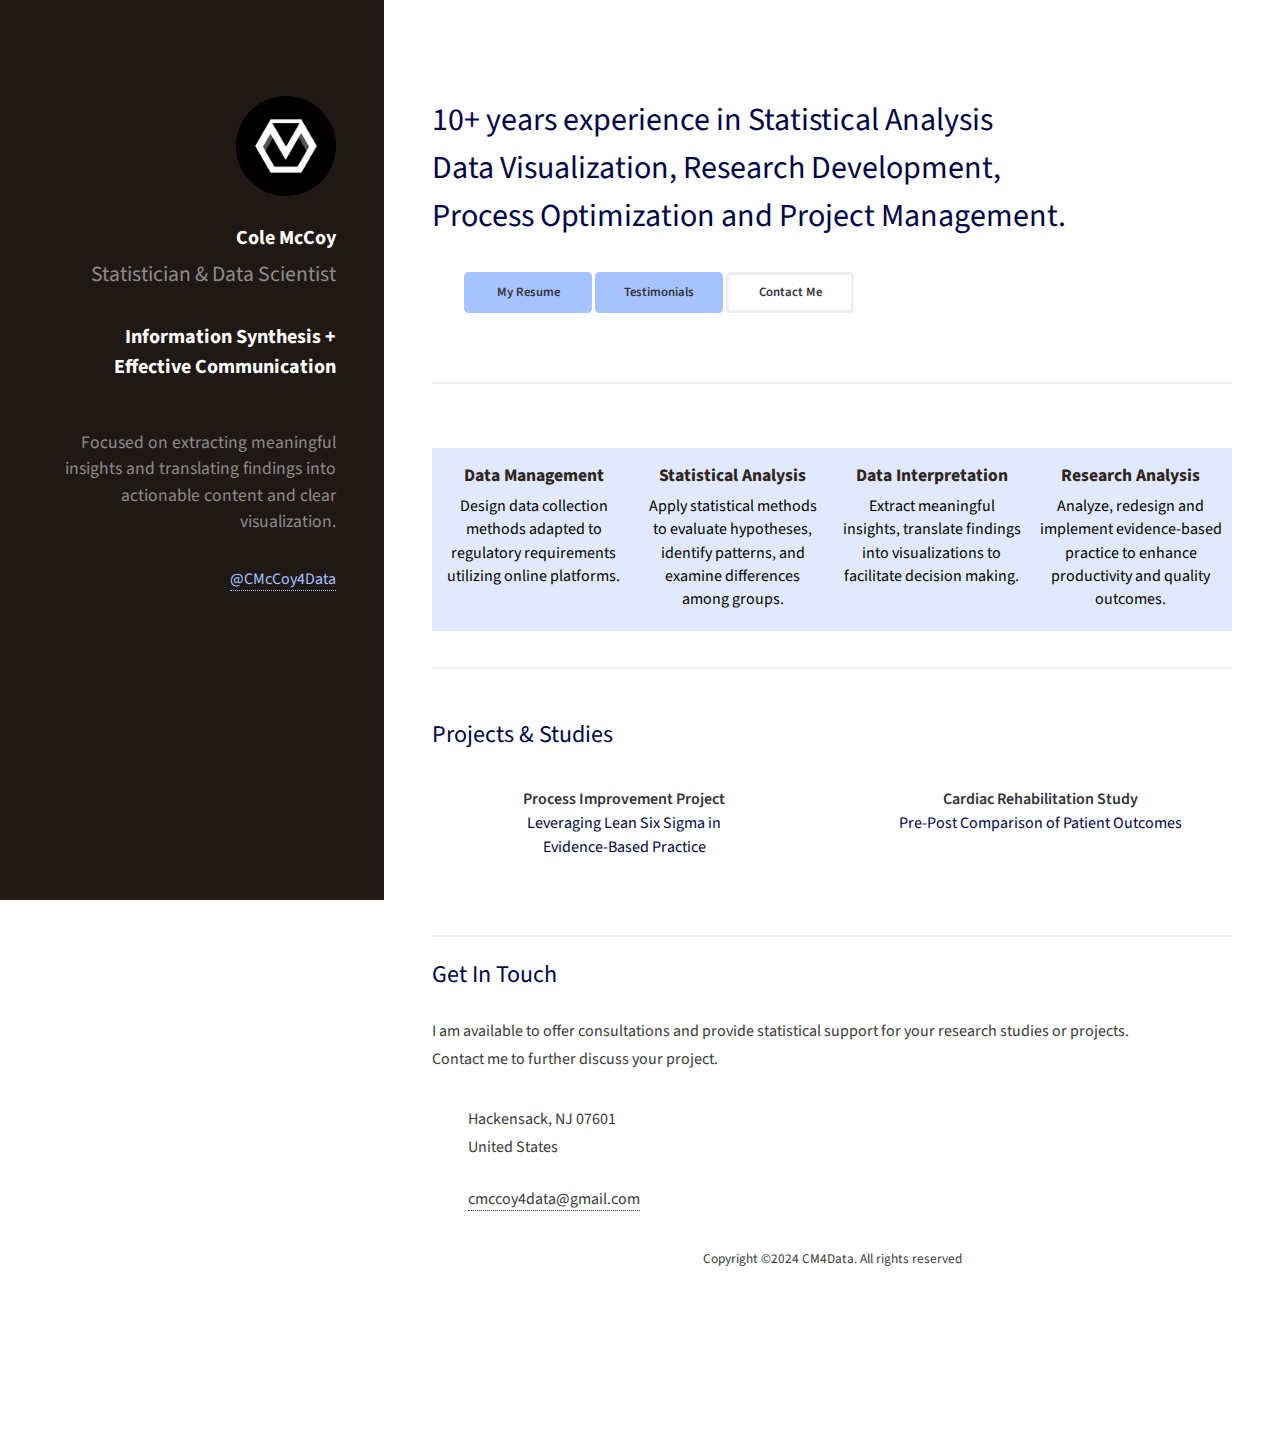
==== commit 8b1a8af9: "Update index.html" ====
--- a/index.html
+++ b/index.html
@@ -56,8 +56,8 @@
 									<div class="col-10.5 col-16-xsmall work-item" style="margin-bottom: 5px">
 										<div class="actions">
 											<a href="Resume.html" class="button primary small"><strong>My Resume</strong></a>
-											<a href="Testimonials.html" class="button  small"><strong>Testimonials</strong></a>
-											<a href="Contact.html" class="button  small"><strong>Contact Me</strong></a>
+											<a href="Testimonials.html" class="button primary small"><strong>Testimonials</strong></a>
+											<a href="Contact.html" class="button small"><strong>Contact Me</strong></a>
 
 										</div>
 									</div>
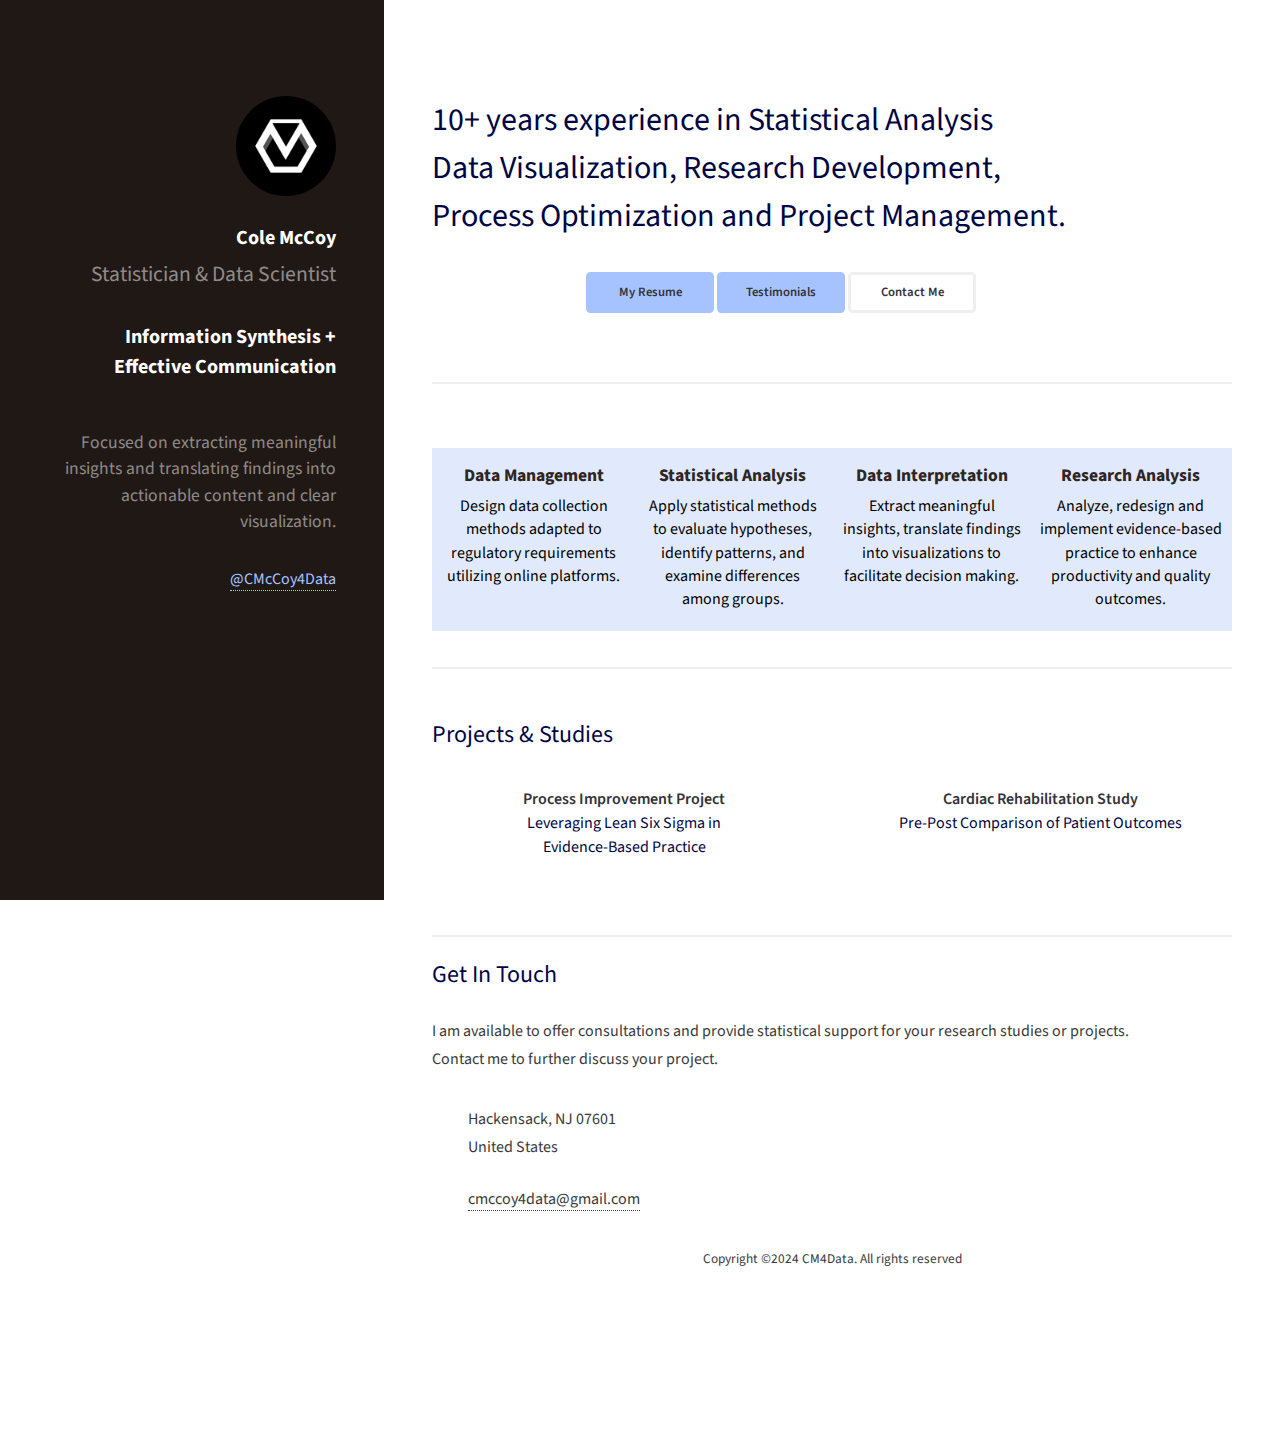
==== commit 7c7d8c36: "Update index.html" ====
--- a/index.html
+++ b/index.html
@@ -53,7 +53,7 @@
 								<br />Data Visualization, Research Development, 
 								<br />Process Optimization and Project Management.</h2>
 							<div class="row" style="margin-left: 0; text-align: center;">
-									<div class="col-10.5 col-16-xsmall work-item" style="margin-bottom: 5px">
+									<div class="col-10 col-15-xsmall work-item" style="margin-bottom: 5px">
 										<div class="actions">
 											<a href="Resume.html" class="button primary small"><strong>My Resume</strong></a>
 											<a href="Testimonials.html" class="button primary small"><strong>Testimonials</strong></a>
@@ -61,7 +61,7 @@
 
 										</div>
 									</div>
-									<div class="col-5.5 col-16-xsmall work-item" style="margin-bottom: 5px">
+									<div class="col-5.5 col-15-xsmall work-item" style="margin-bottom: 5px">
 										<ul class="icons" style="padding-top: 8px;font-size: 20px;margin-bottom: 0px;height: 40px;">
 											<li><a href="https://www.linkedin.com/in/cvmccoy/" target="_blank" class="icon brands alt fa-linkedin"><span class="label">linkedin</span></a></li>
 											<li><a href="https://github.com/CM4Data" target="_blank" class="icon brands fa-github"><span target="_blank" class="label">GitHub</span></a></li>
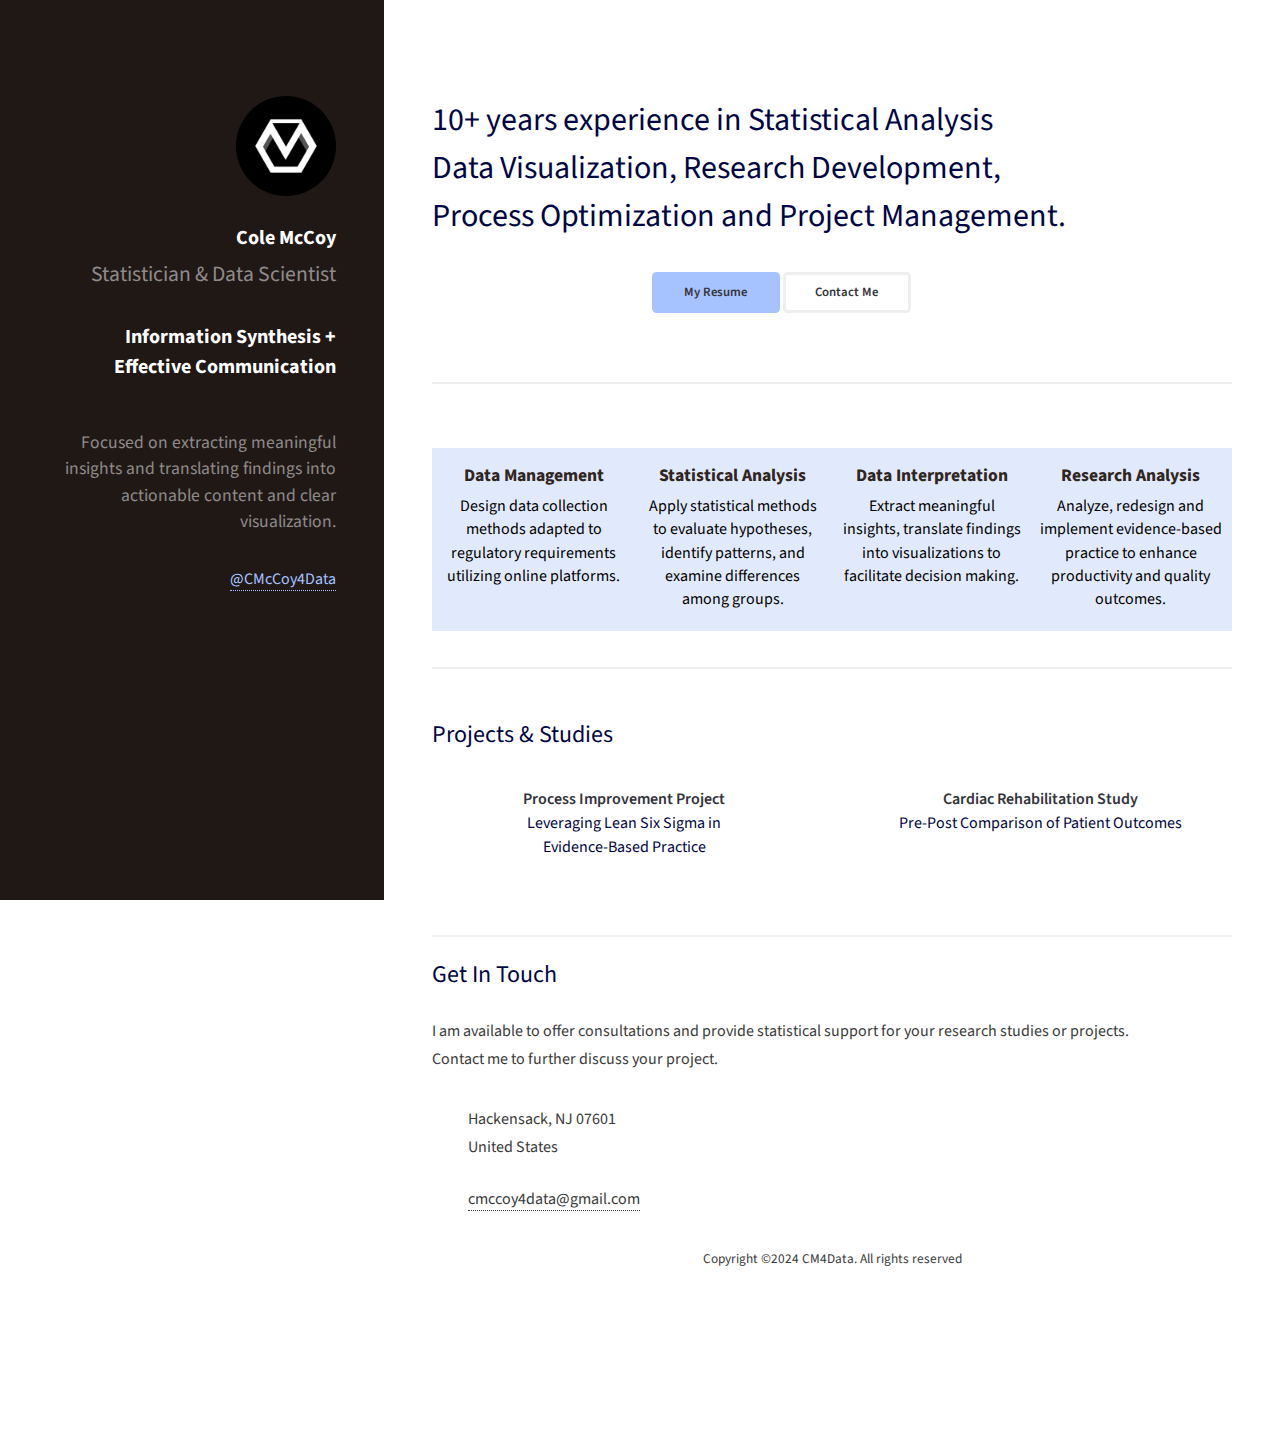
==== commit a7de1419: "Update index.html" ====
--- a/index.html
+++ b/index.html
@@ -56,7 +56,7 @@
 									<div class="col-10 col-15-xsmall work-item" style="margin-bottom: 5px">
 										<div class="actions">
 											<a href="Resume.html" class="button primary small"><strong>My Resume</strong></a>
-											<a href="Testimonials.html" class="button primary small"><strong>Testimonials</strong></a>
+											<!--<a href="Testimonials.html" class="button primary small"><strong>Testimonials</strong></a> -->
 											<a href="Contact.html" class="button small"><strong>Contact Me</strong></a>
 
 										</div>
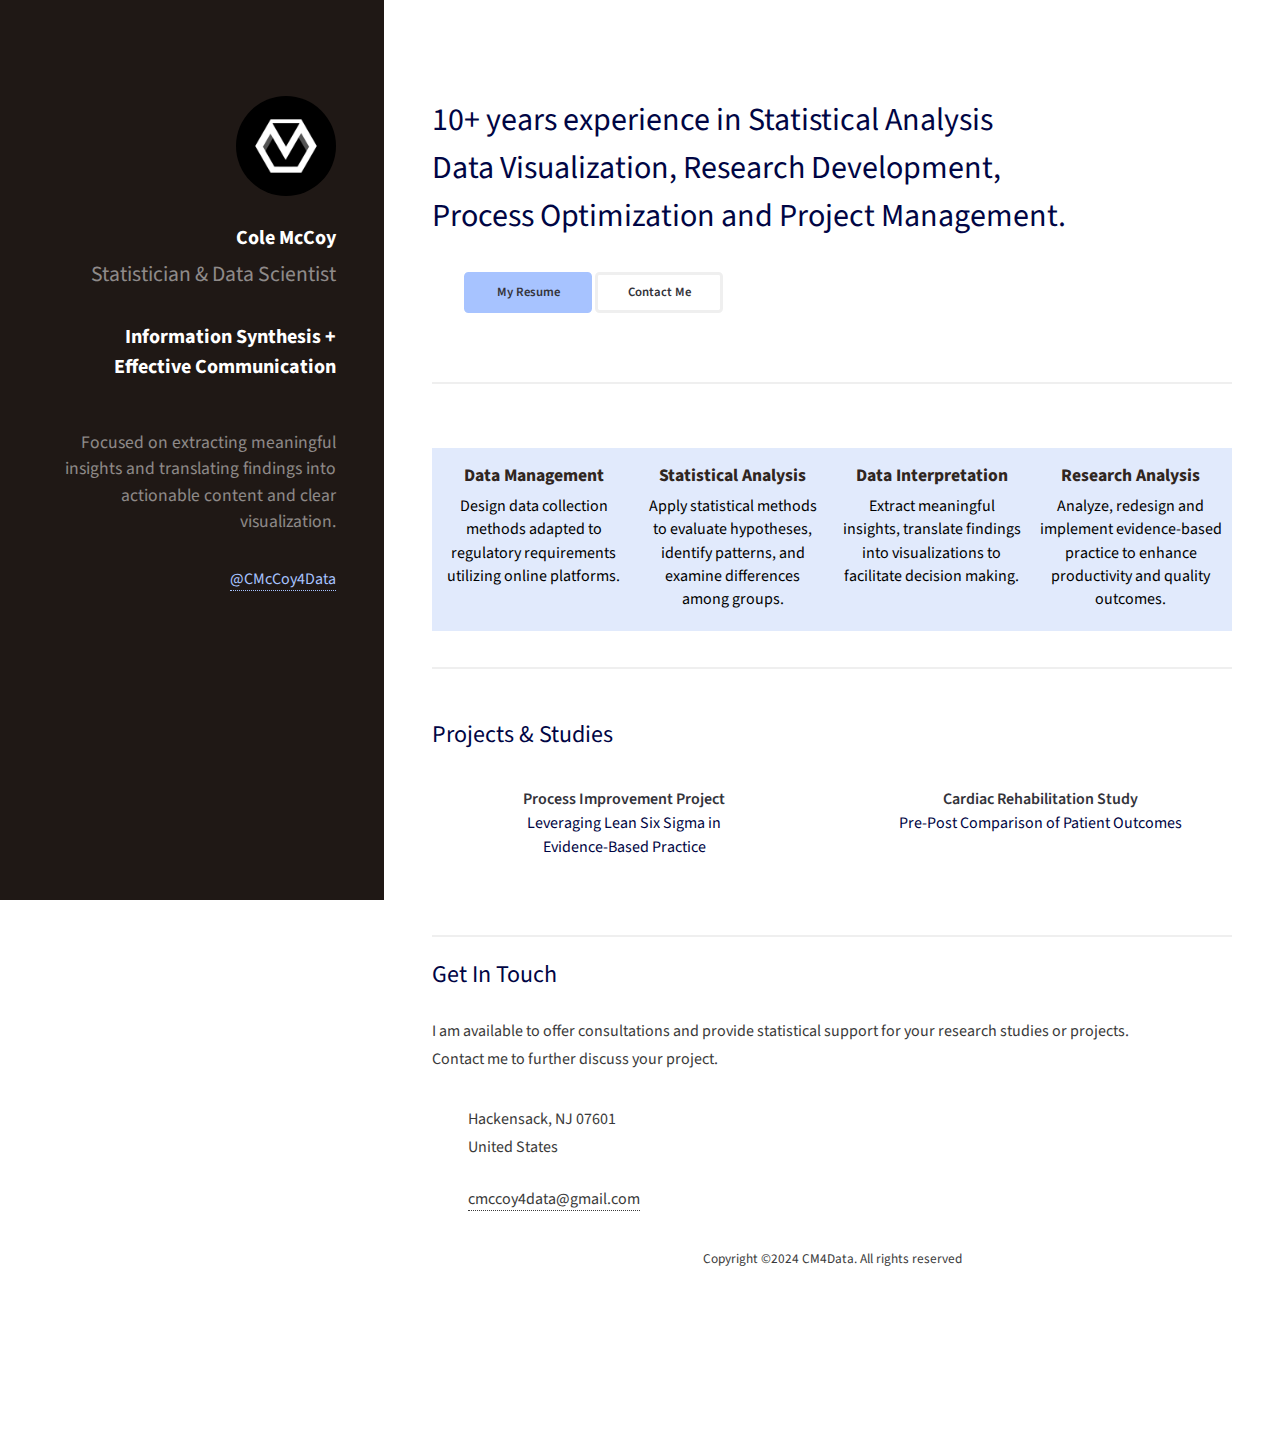
==== commit ddaf4f79: "Update index.html" ====
--- a/index.html
+++ b/index.html
@@ -53,7 +53,7 @@
 								<br />Data Visualization, Research Development, 
 								<br />Process Optimization and Project Management.</h2>
 							<div class="row" style="margin-left: 0; text-align: center;">
-									<div class="col-10 col-15-xsmall work-item" style="margin-bottom: 5px">
+									<div class="col-6.5 col-10-xsmall work-item" style="margin-bottom: 5px">
 										<div class="actions">
 											<a href="Resume.html" class="button primary small"><strong>My Resume</strong></a>
 											<!--<a href="Testimonials.html" class="button primary small"><strong>Testimonials</strong></a> -->
@@ -61,7 +61,7 @@
 
 										</div>
 									</div>
-									<div class="col-5.5 col-15-xsmall work-item" style="margin-bottom: 5px">
+									<div class="col-5.5 col-10-xsmall work-item" style="margin-bottom: 5px">
 										<ul class="icons" style="padding-top: 8px;font-size: 20px;margin-bottom: 0px;height: 40px;">
 											<li><a href="https://www.linkedin.com/in/cvmccoy/" target="_blank" class="icon brands alt fa-linkedin"><span class="label">linkedin</span></a></li>
 											<li><a href="https://github.com/CM4Data" target="_blank" class="icon brands fa-github"><span target="_blank" class="label">GitHub</span></a></li>
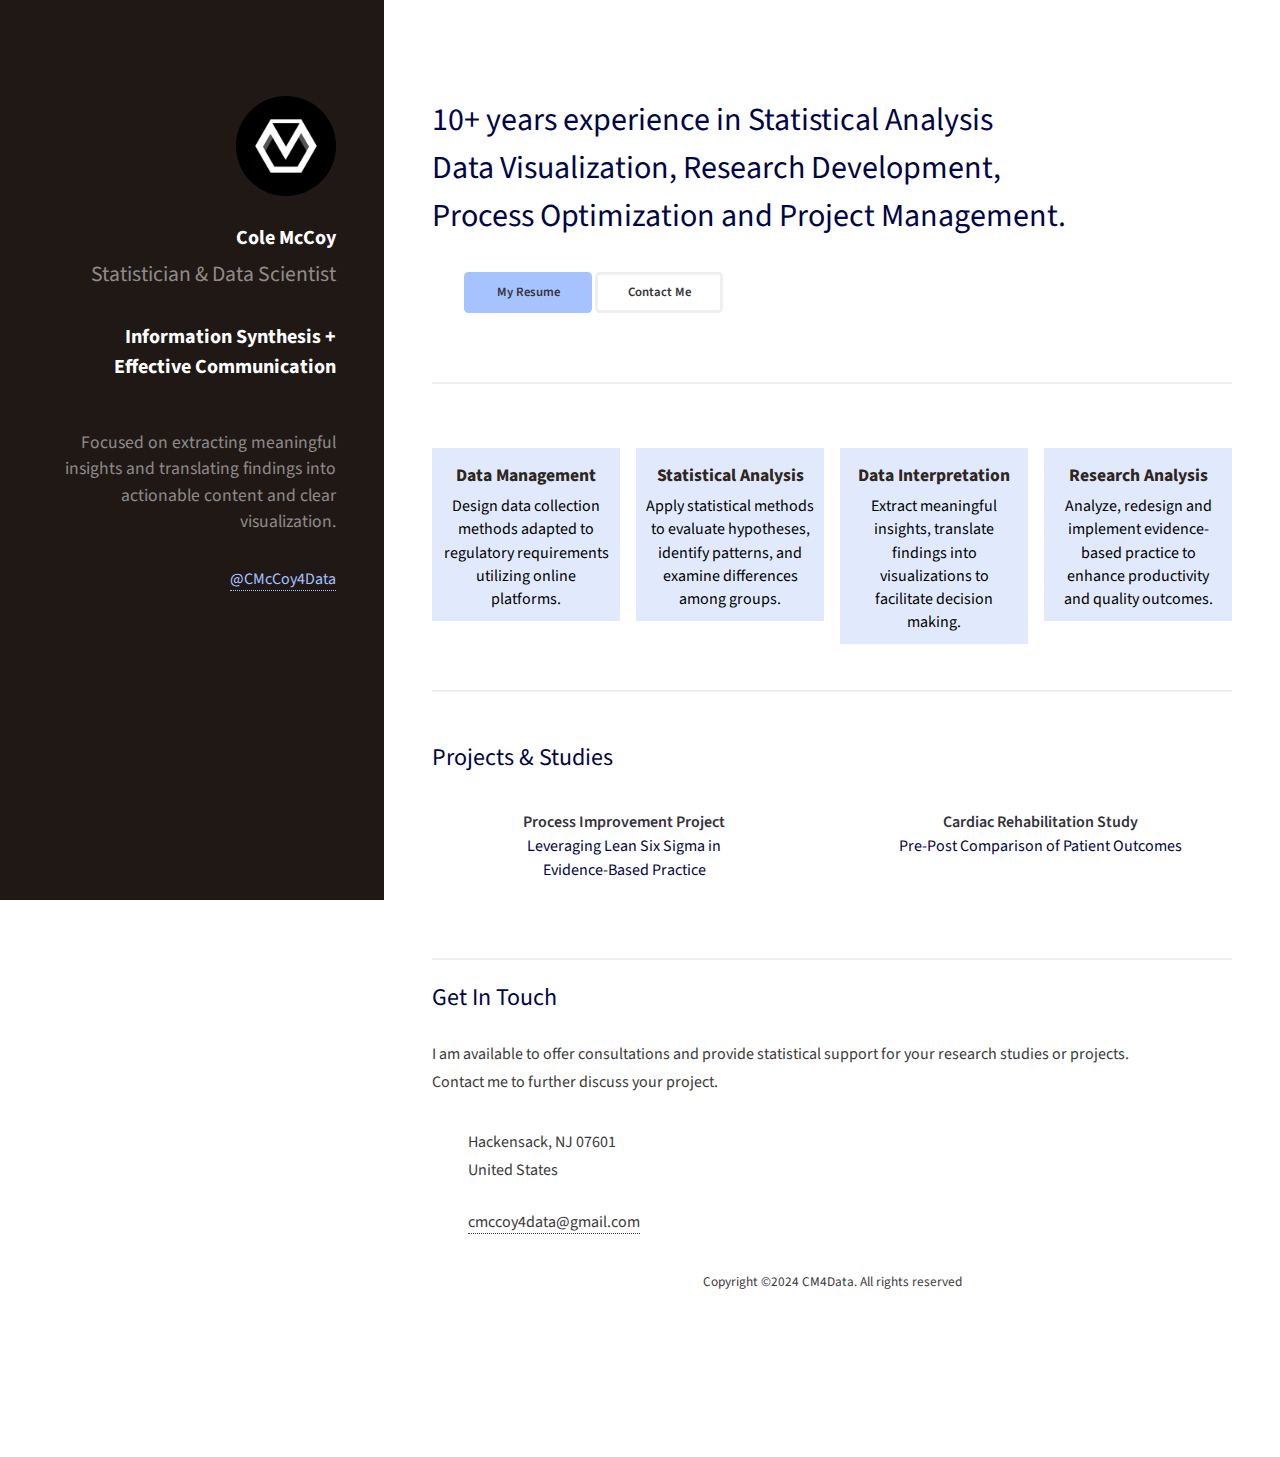
==== commit d5c8be72: "Update index.html" ====
--- a/index.html
+++ b/index.html
@@ -74,27 +74,33 @@
 					</section>
 					<section>
 						<div class="box alt">
-							<div class="colored-text">
-								<div class="row gtr-50 gtr-uniform">
-									<div class="col-3 col-12-xsmall work-item" style="margin-bottom: 10px;">
+							<div class="row gtr-50 gtr-uniform">
+								<div class="col-3 col-12-xsmall work-item" style="margin-bottom: 10px;">
+									<div class="colored-text">
 										<h4 style="text-align: center; line-height: 2.0;"><strong>Data Management</strong></h4>
 										<p style="text-align: center; line-height: 1.45; font-size: 12pt;">
 											Design data collection methods adapted to regulatory requirements utilizing online platforms.
 										</p>
 									</div>
-									<div class="col-3 col-12-xsmall work-item" style="margin-bottom: 10px;">
+								</div>
+								<div class="col-3 col-12-xsmall work-item" style="margin-bottom: 10px;">
+									<div class="colored-text">
 										<h4 style="text-align: center; line-height: 2.0;"><strong>Statistical Analysis</strong></h4>
 										<p style="text-align: center; line-height: 1.45; font-size: 12pt;">
 											Apply statistical methods to evaluate hypotheses, identify patterns, and examine differences among groups.
 										</p>
 									</div>
-									<div class="col-3 col-12-xsmall work-item" style="margin-bottom: 10px;">
+								</div>
+								<div class="col-3 col-12-xsmall work-item" style="margin-bottom: 10px;">
+									<div class="colored-text">
 										<h4 style="text-align: center; line-height: 2.0;"><strong>Data Interpretation</strong></h4>
 										<p style="text-align: center; line-height: 1.45; font-size: 12pt;">
 											Extract meaningful insights, translate findings into visualizations to facilitate decision making.
 										</p>
 									</div>
-									<div class="col-3 col-12-xsmall work-item" style="margin-bottom: 10px;">
+								</div>
+								<div class="col-3 col-12-xsmall work-item" style="margin-bottom: 10px;">
+									<div class="colored-text">
 										<h4 style="text-align: center; line-height: 2.0;"><strong>Research Analysis</strong></h4>
 										<p style="text-align: center; line-height: 1.45; font-size: 12pt;">
 											Analyze, redesign and implement evidence-based practice to enhance productivity and quality outcomes.
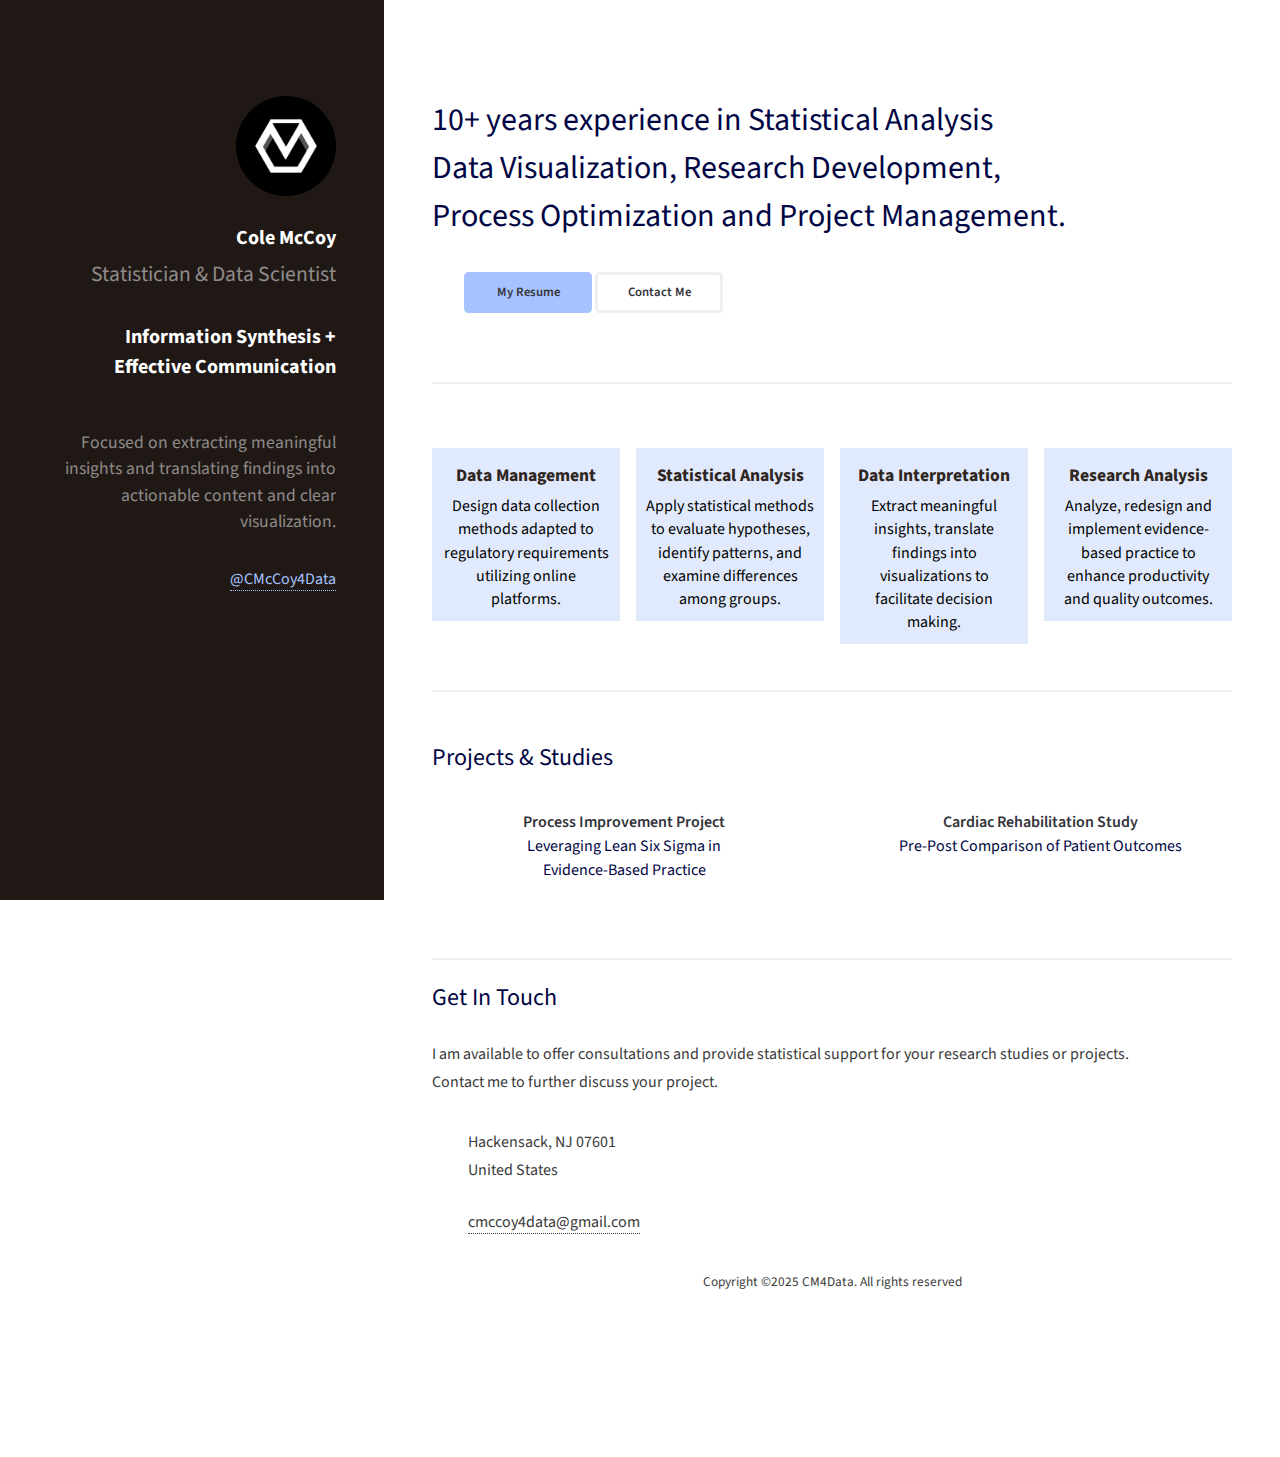
==== commit 8ab39410: "Update index.html" ====
--- a/index.html
+++ b/index.html
@@ -180,7 +180,7 @@
 							</div>
 						</div>
 					</section>
-					<p style="text-align: center; font-size: 10pt;">Copyright &copy;2024 CM4Data. All rights reserved</p>
+					<p style="text-align: center; font-size: 10pt;">Copyright &copy;2025 CM4Data. All rights reserved</p>
 
 			</div>
 
@@ -194,7 +194,7 @@
 						<li><a href="mailto:cmccoy4data@gmail.com" target="_blank" class="icon solid fa-envelope"><span class="label">Email</span></a></li>
 					</ul>
 					<ul class="copyright">
-						<li>&copy;2024 CM4Data</li>
+						<li>&copy;2025 CM4Data</li>
 					</ul>
 				</div>
 			</footer>
